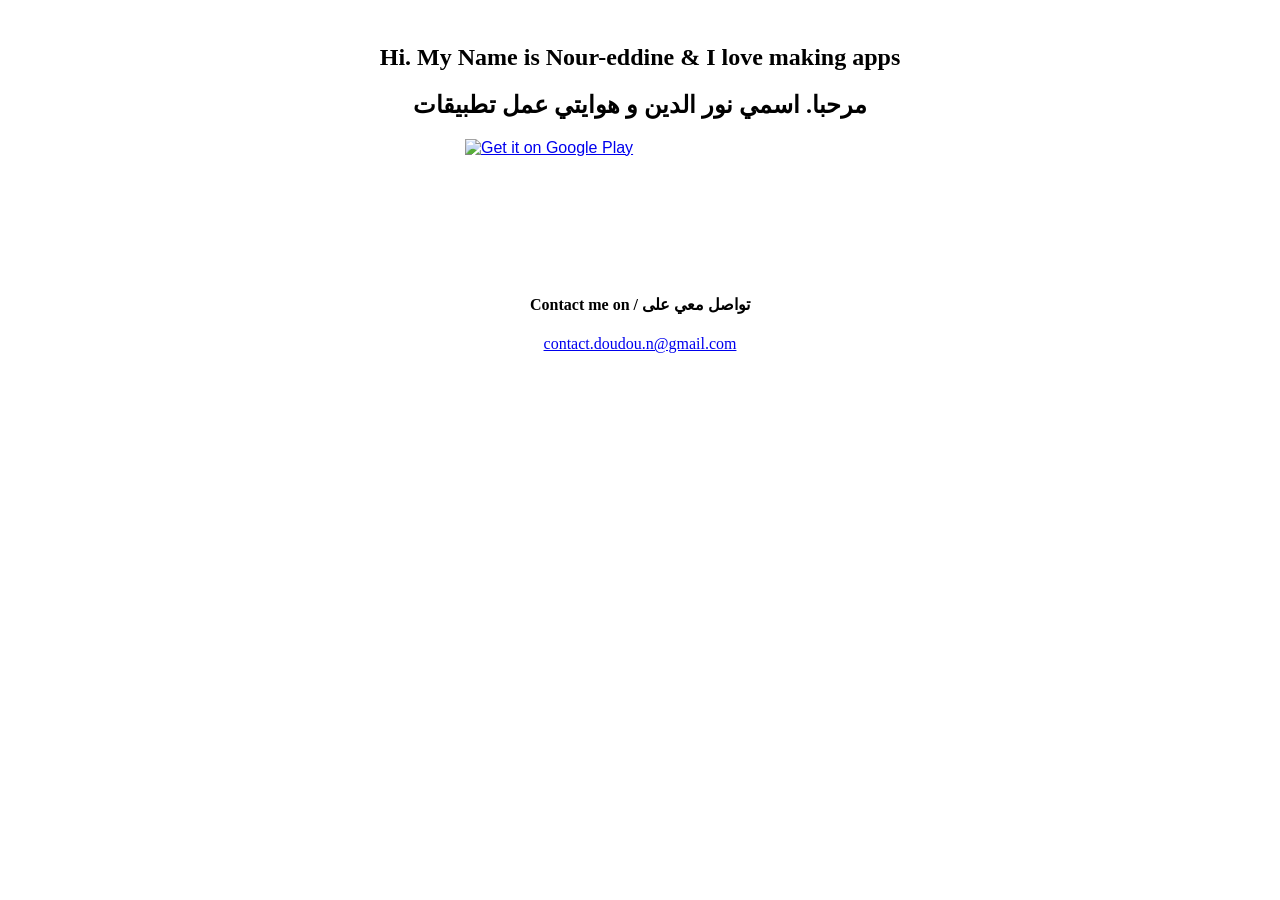
==== index.html @ 1a431c71 "Add files via upload" ====
<!DOCTYPE html>
    <html>
    <head>
      <meta charset='utf-8'>
      <meta name='viewport' content='width=device-width'>
      <title>Welcome | مرحبا</title>
      <style> body { font-family: 'Helvetica Neue', Helvetica, Arial, sans-serif; padding:1em; } </style>
    </head>
    <body>
	<h2 style = "font-family:calibri,georgia,garamond,serif;text-align: center;">Hi. My Name is Nour-eddine &amp; I love making apps</h2>
	<h2 style="font-family:calibri,georgia,garamond,serif;text-align: center;">مرحبا. اسمي نور الدين و هوايتي عمل تطبيقات</h2>
	<p><a href="https://play.google.com/store/search?q=pub:NOUR-EDDINE+DOUDOU&c=apps"><img style="display: block; margin-left: auto; margin-right: auto;" src="https://play.google.com/intl/en_us/badges/images/generic/en_badge_web_generic.png" alt="Get it on Google Play" width="350" height="135" /></a></p>
	<h4 style="font-family:calibri,georgia,garamond,serif;text-align: center;">Contact me on / تواصل معي على</h4>
	<p style="font-family:calibri,georgia,garamond,serif;text-align: center;"><span style="text-align: center; color: #0000ff;"><a href="mailto:contact.doudou.n@gmail.com%20">contact.doudou.n@gmail.com</a> <br /></span></p>
    </body>
    <script async src="https://pagead2.googlesyndication.com/pagead/js/adsbygoogle.js?client=ca-pub-9296597538501543"
     crossorigin="anonymous"></script>
    </html>
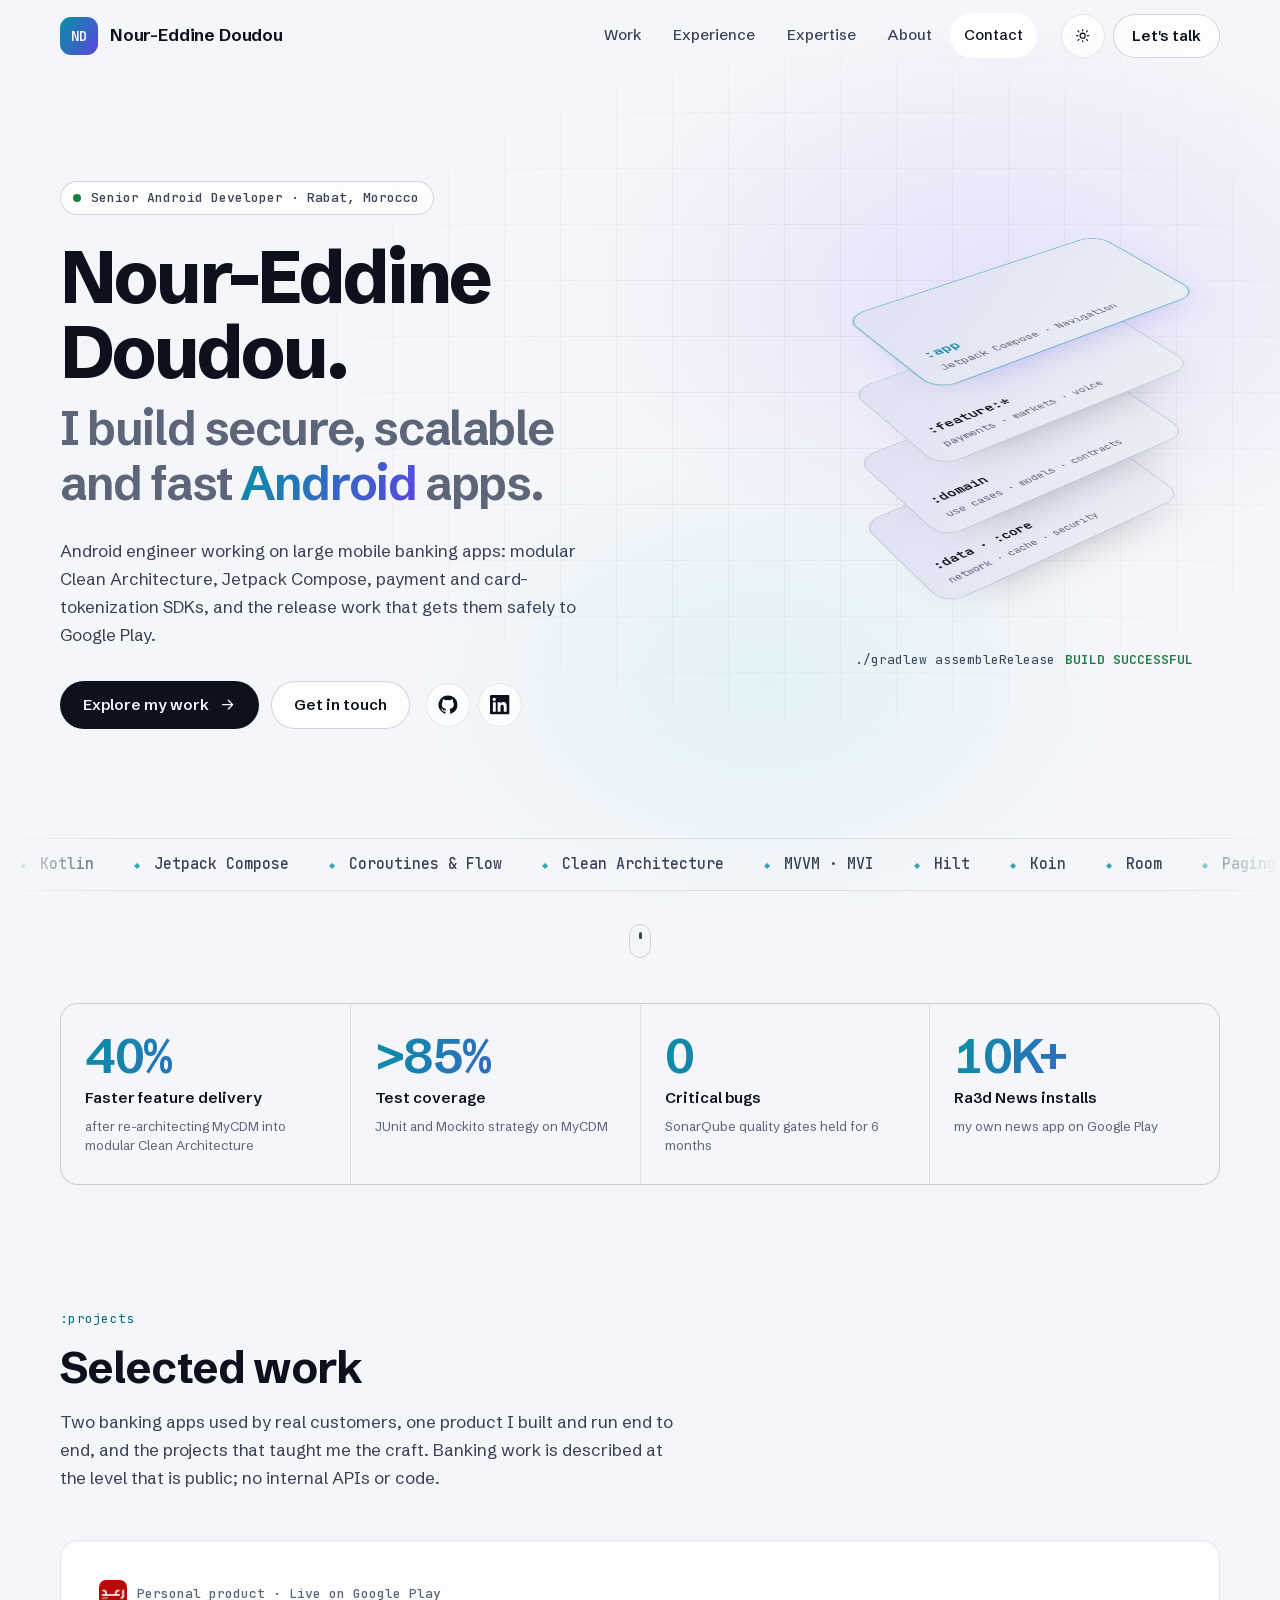
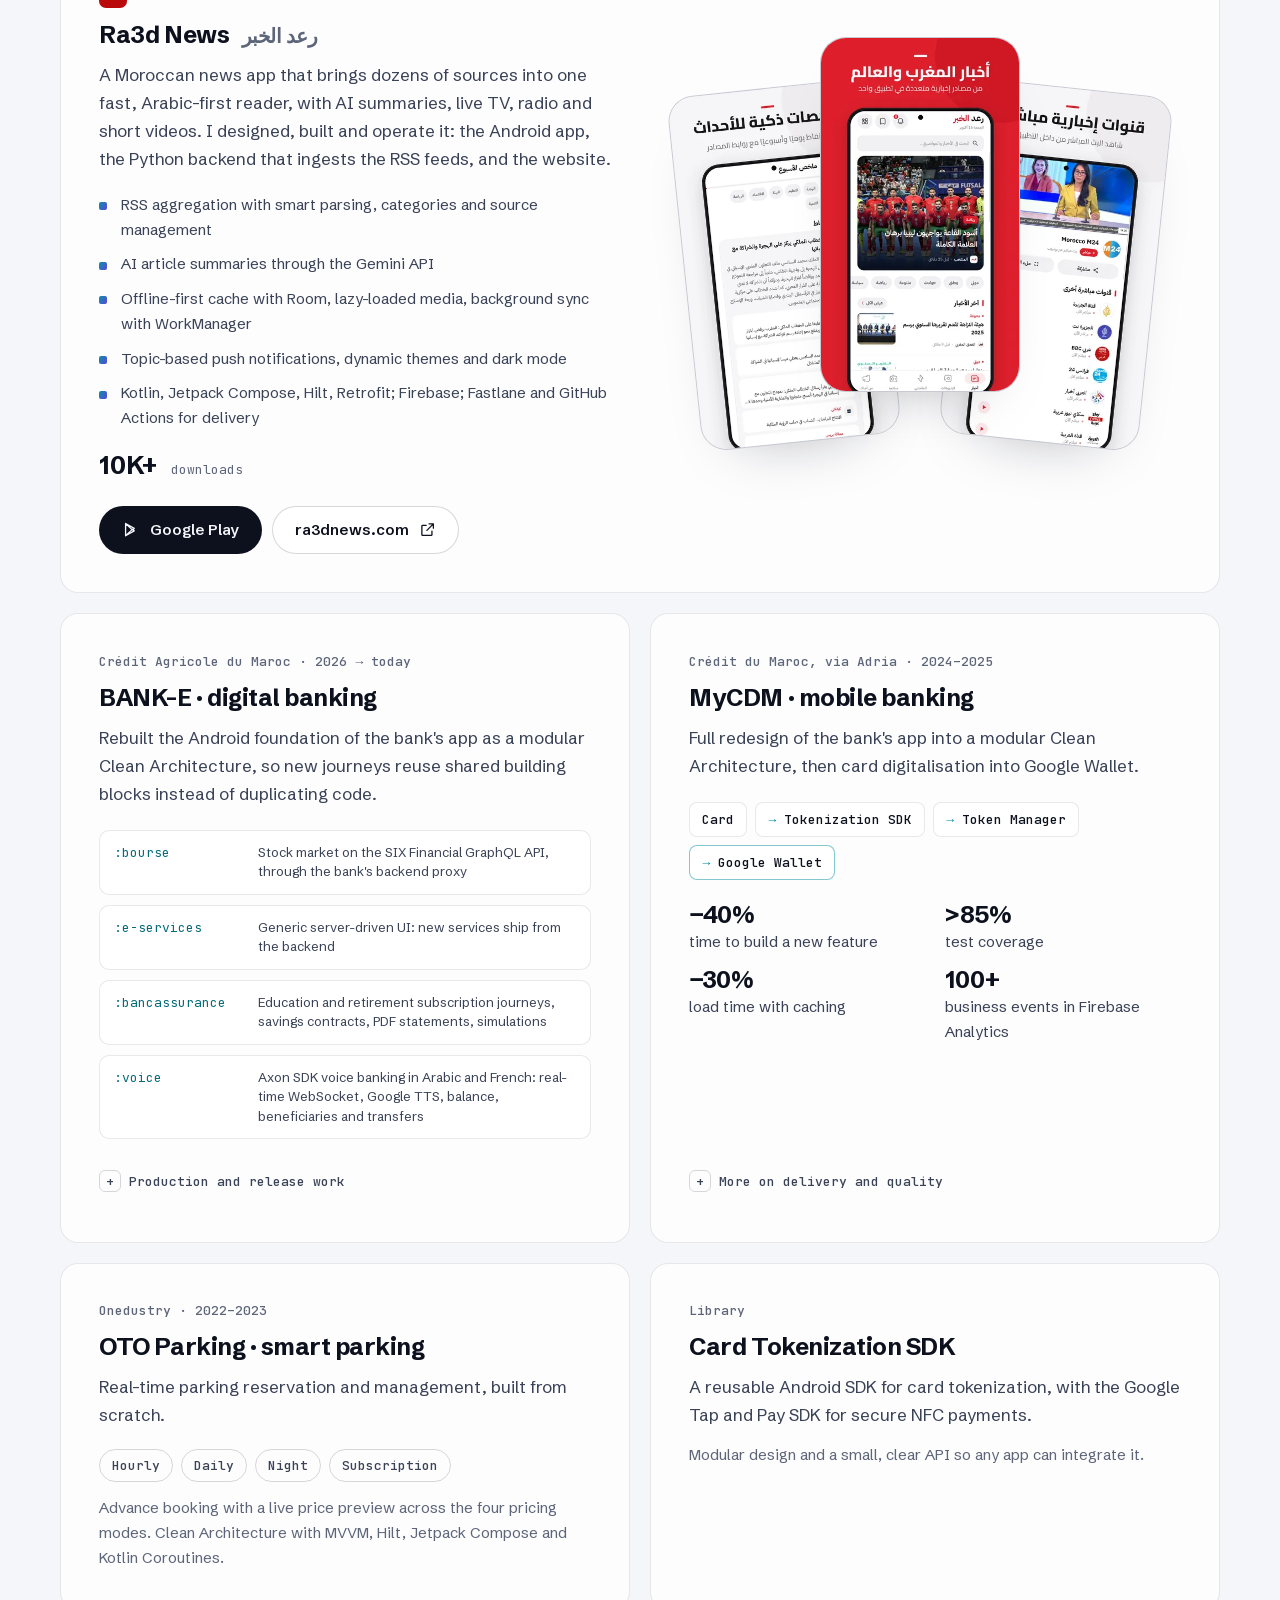
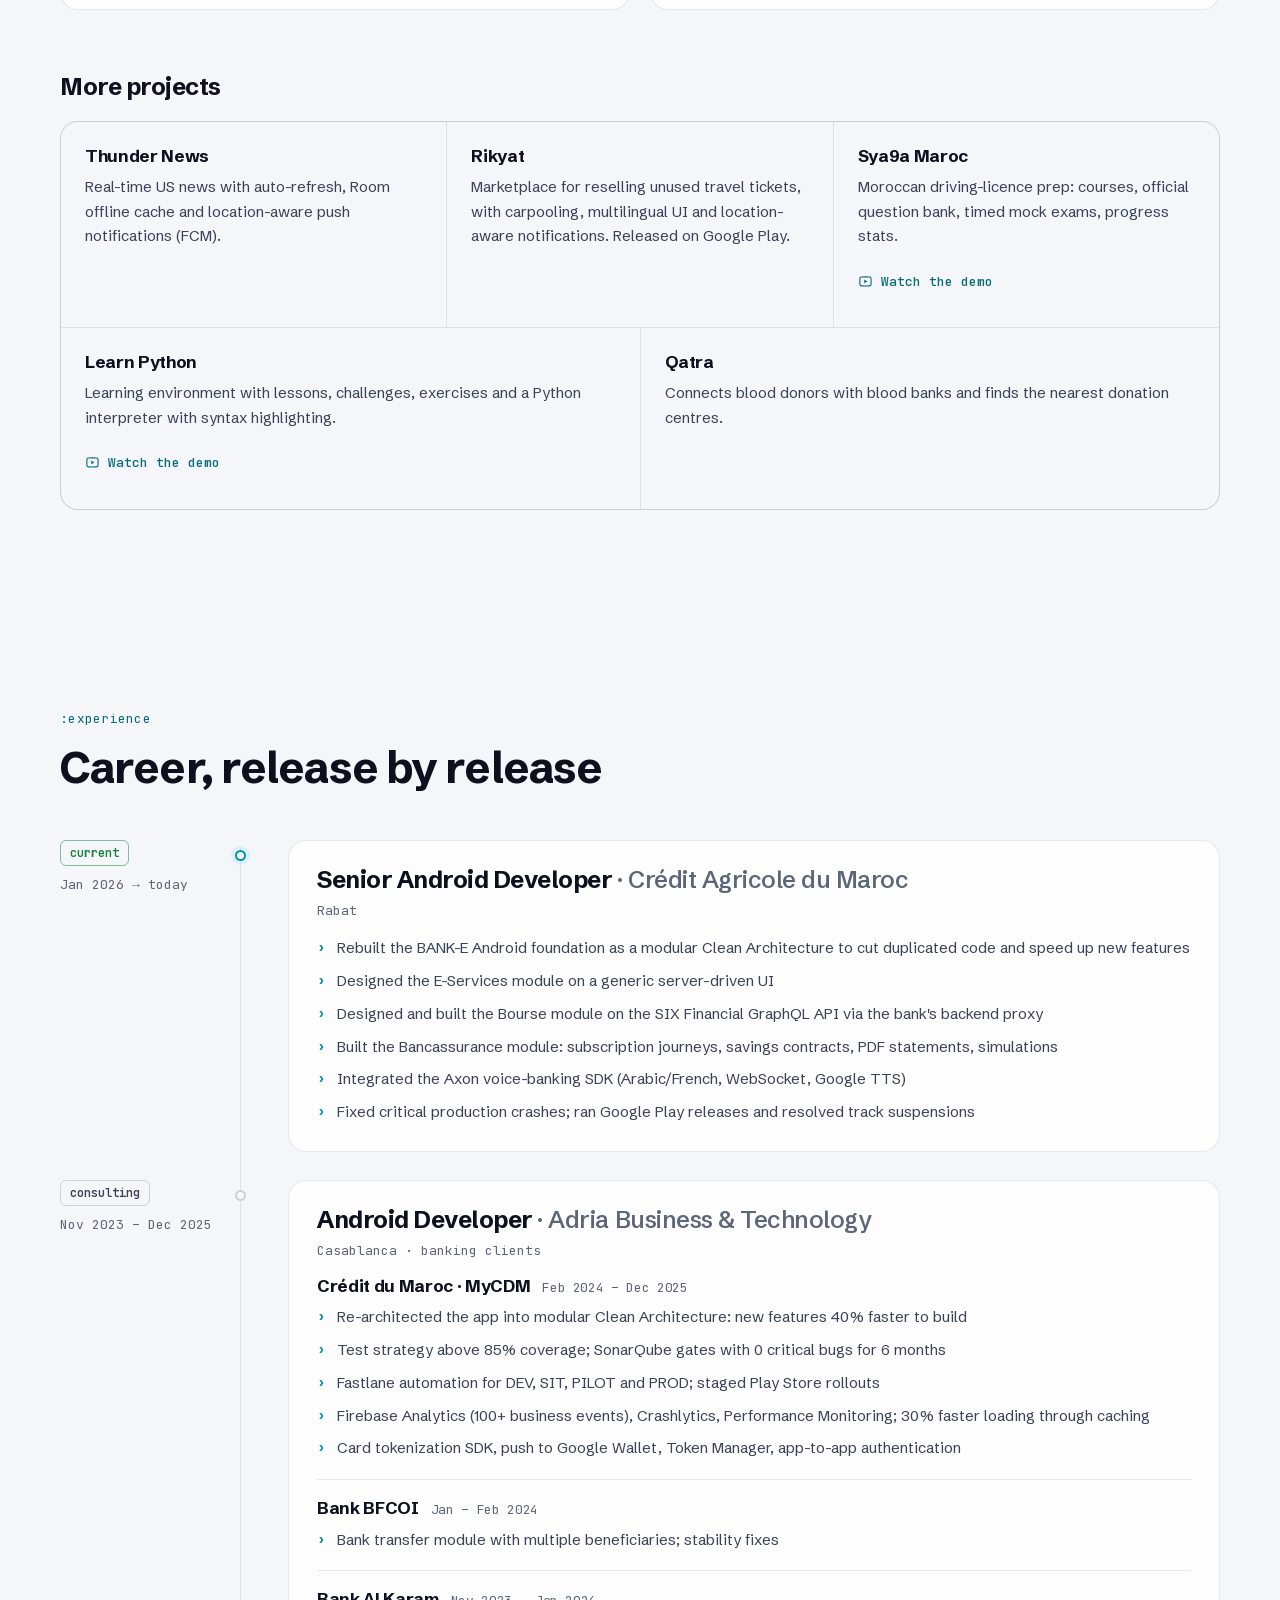
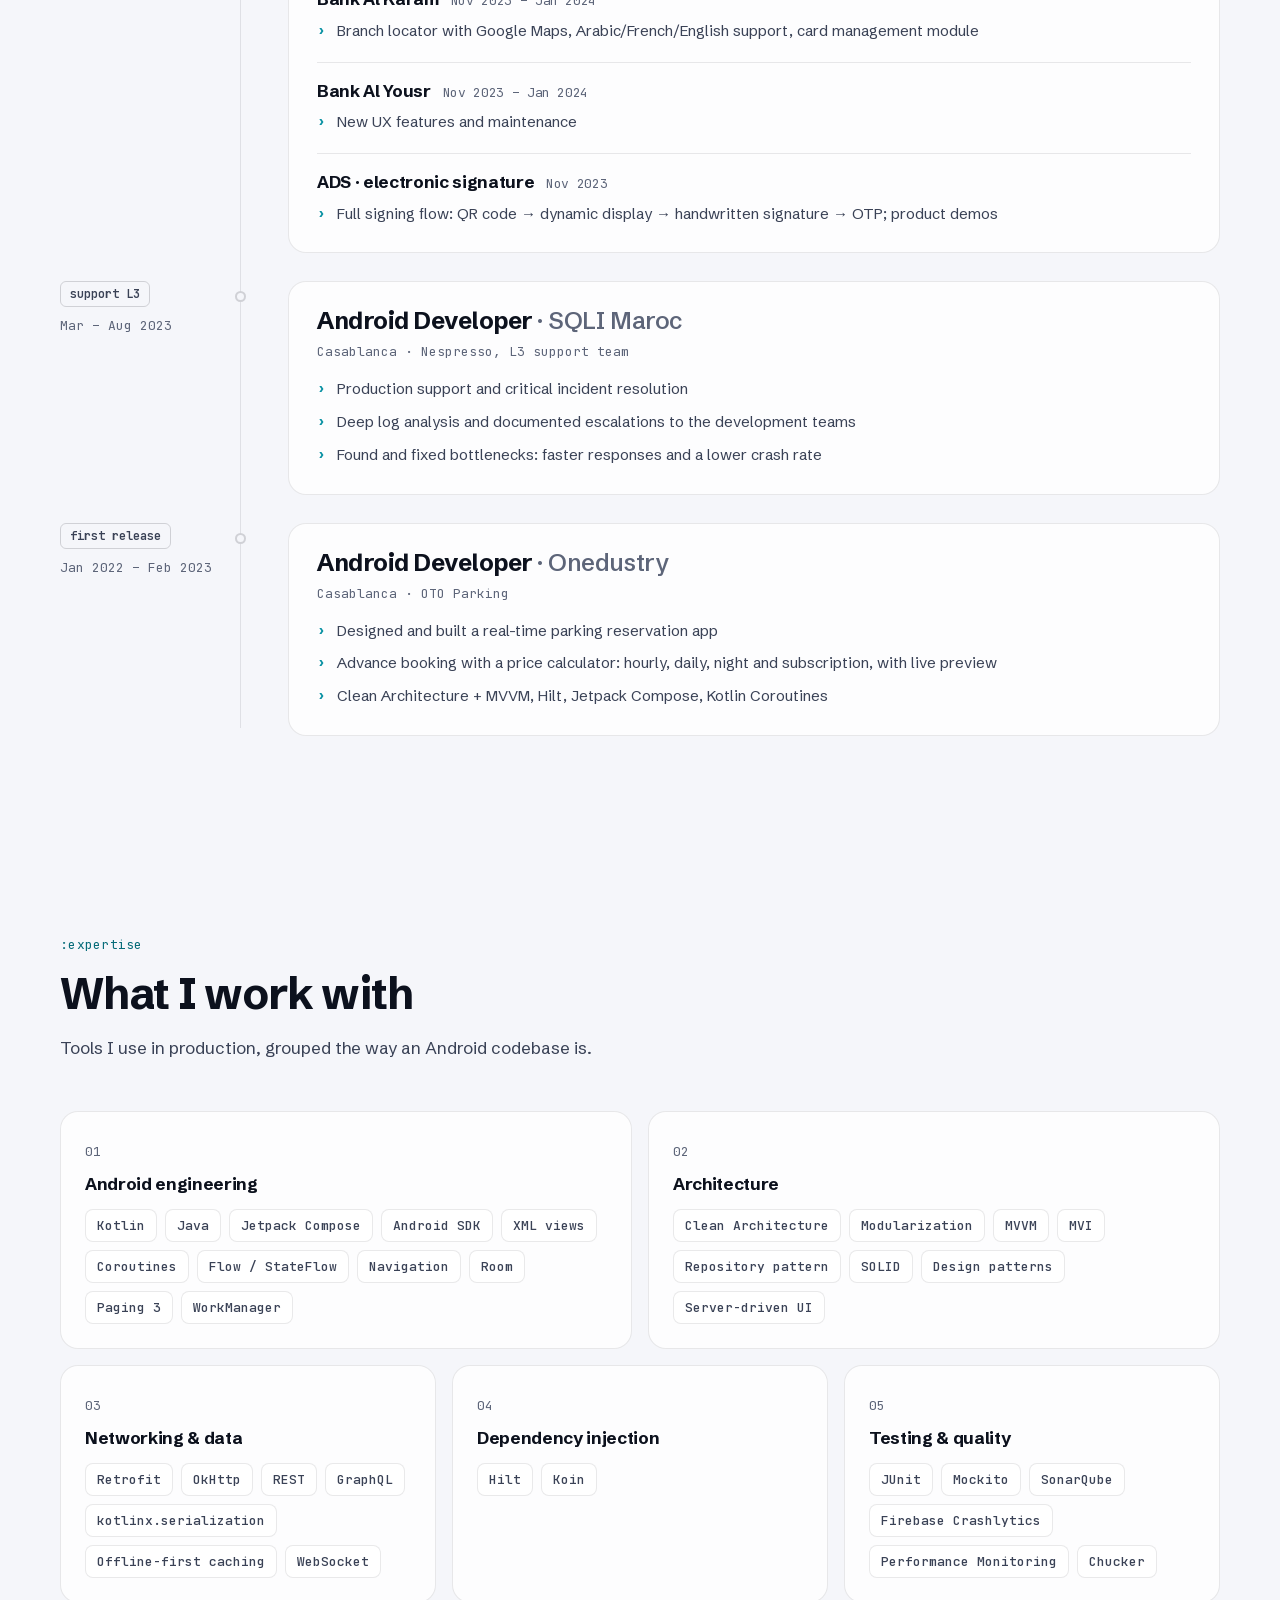
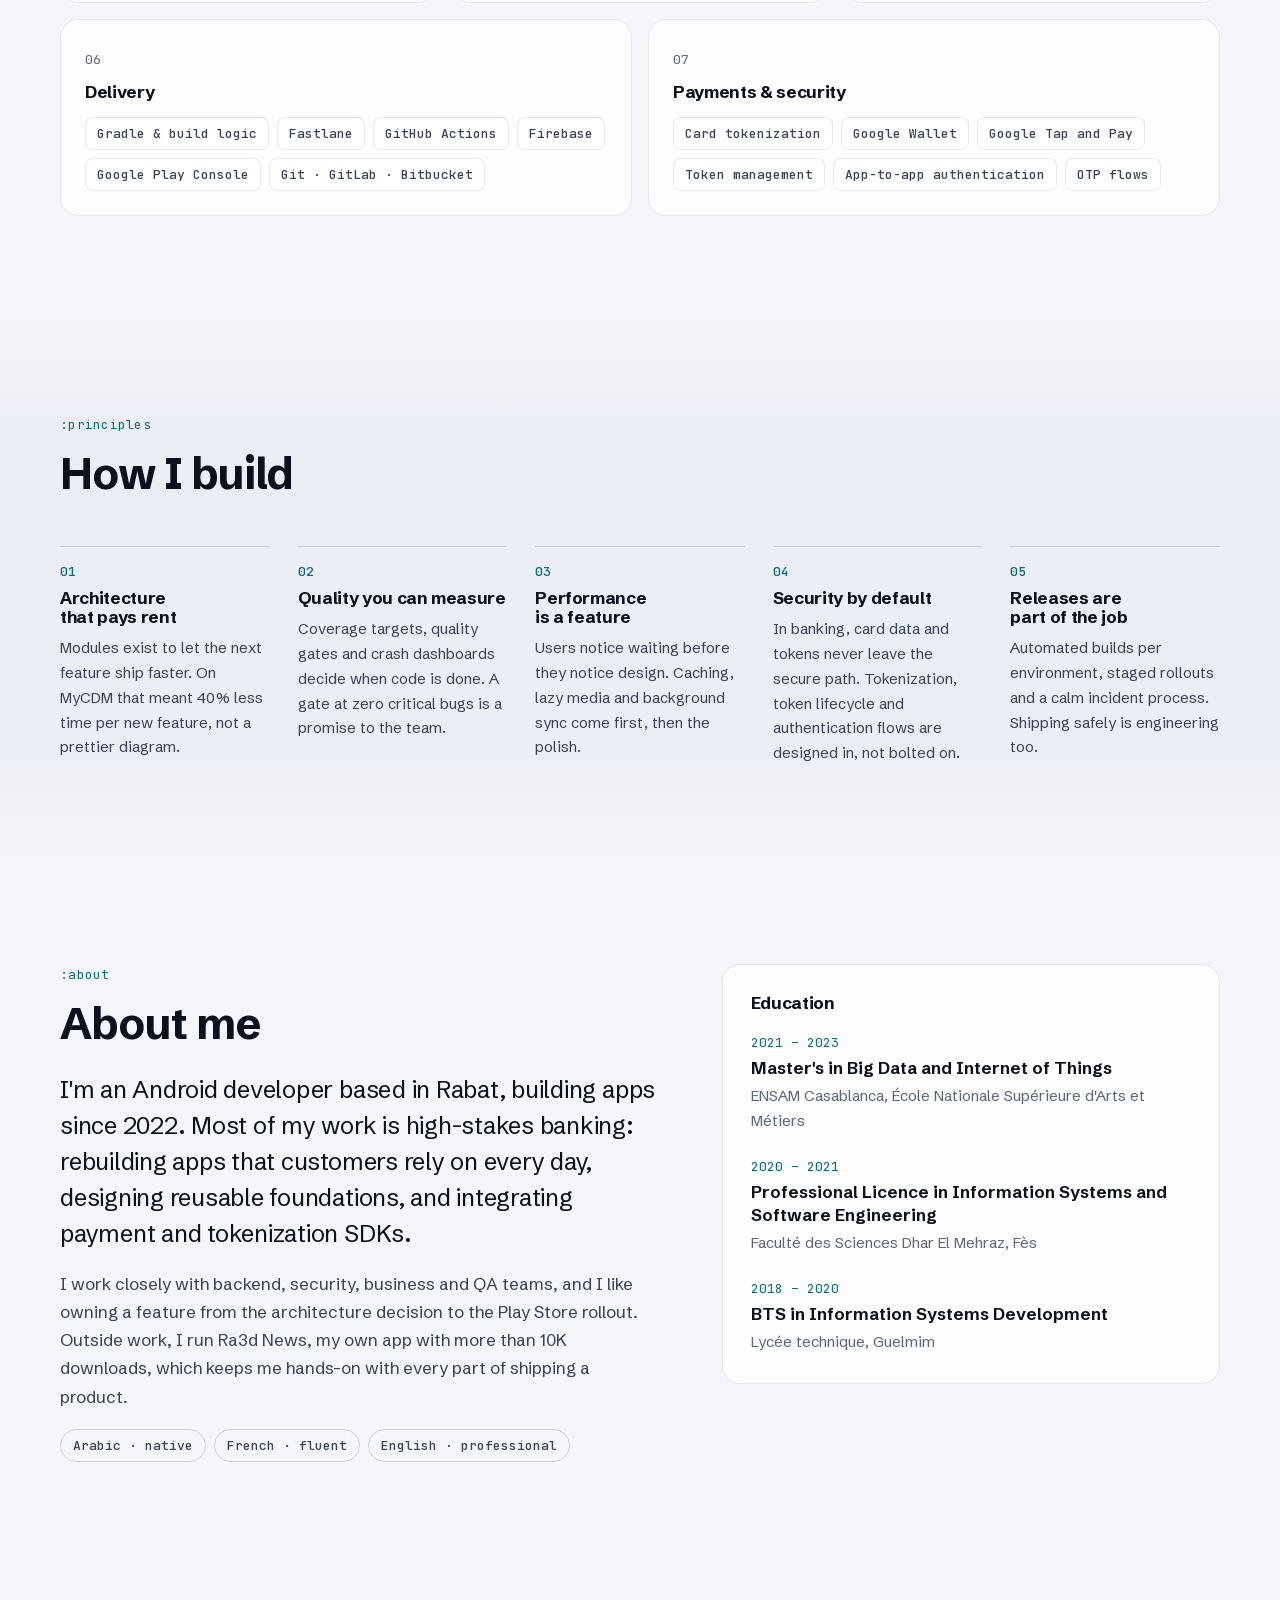
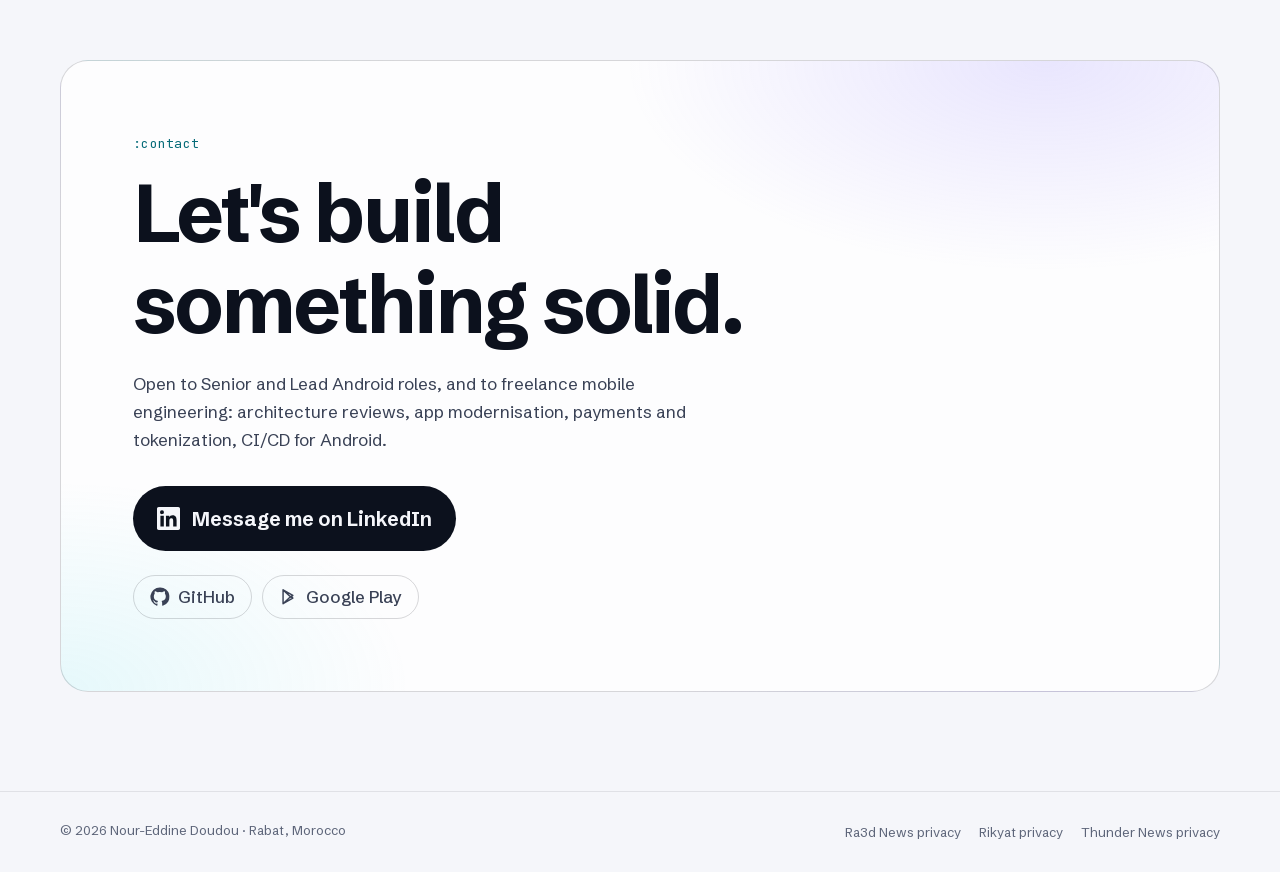
==== commit e6752e6c: "Redesign portfolio: Senior Android Developer Static, GitHub Pages-ready redesign (no build step): da" ====
--- a/index.html
+++ b/index.html
@@ -1,18 +1,462 @@
-<!DOCTYPE html>
-    <html>
-    <head>
-      <meta charset='utf-8'>
-      <meta name='viewport' content='width=device-width'>
-      <title>Welcome | مرحبا</title>
-      <style> body { font-family: 'Helvetica Neue', Helvetica, Arial, sans-serif; padding:1em; } </style>
-    </head>
-    <body>
-	<h2 style = "font-family:calibri,georgia,garamond,serif;text-align: center;">Hi. My Name is Nour-eddine &amp; I love making apps</h2>
-	<h2 style="font-family:calibri,georgia,garamond,serif;text-align: center;">مرحبا. اسمي نور الدين و هوايتي عمل تطبيقات</h2>
-	<p><a href="https://play.google.com/store/search?q=pub:NOUR-EDDINE+DOUDOU&c=apps"><img style="display: block; margin-left: auto; margin-right: auto;" src="https://play.google.com/intl/en_us/badges/images/generic/en_badge_web_generic.png" alt="Get it on Google Play" width="350" height="135" /></a></p>
-	<h4 style="font-family:calibri,georgia,garamond,serif;text-align: center;">Contact me on / تواصل معي على</h4>
-	<p style="font-family:calibri,georgia,garamond,serif;text-align: center;"><span style="text-align: center; color: #0000ff;"><a href="mailto:contact.doudou.n@gmail.com%20">contact.doudou.n@gmail.com</a> <br /></span></p>
-    </body>
-    <script async src="https://pagead2.googlesyndication.com/pagead/js/adsbygoogle.js?client=ca-pub-9296597538501543"
-     crossorigin="anonymous"></script>
-    </html>+<!DOCTYPE html>
+<html lang="en" data-theme-pending>
+<head>
+  <meta charset="utf-8">
+  <meta name="viewport" content="width=device-width, initial-scale=1, viewport-fit=cover">
+  <title>Nour-Eddine Doudou · Senior Android Developer (Kotlin, Jetpack Compose) · Rabat, Morocco</title>
+  <meta name="description" content="Senior Android Developer in Rabat, Morocco. Kotlin, Jetpack Compose and modular Clean Architecture for mobile banking and FinTech: BANK-E, MyCDM, Google Wallet card tokenization, and Ra3d News (10K+ downloads).">
+  <link rel="canonical" href="https://ndoudou.top/">
+  <meta name="author" content="Nour-Eddine Doudou">
+  <meta name="theme-color" content="#0a0c12">
+  <meta name="color-scheme" content="dark light">
+  <meta name="google-adsense-account" content="ca-pub-9296597538501543">
+
+  <meta property="og:type" content="profile">
+  <meta property="og:site_name" content="Nour-Eddine Doudou">
+  <meta property="og:title" content="Nour-Eddine Doudou · Senior Android Developer">
+  <meta property="og:description" content="Kotlin, Jetpack Compose and modular Clean Architecture for mobile banking and FinTech. Based in Rabat, Morocco.">
+  <meta property="og:url" content="https://ndoudou.top/">
+  <meta property="og:image" content="https://ndoudou.top/assets/img/og.png">
+  <meta property="og:image:width" content="1200">
+  <meta property="og:image:height" content="630">
+  <meta property="og:image:alt" content="Nour-Eddine Doudou, Senior Android Developer">
+  <meta property="profile:first_name" content="Nour-Eddine">
+  <meta property="profile:last_name" content="Doudou">
+  <meta name="twitter:card" content="summary_large_image">
+  <meta name="twitter:title" content="Nour-Eddine Doudou · Senior Android Developer">
+  <meta name="twitter:description" content="Kotlin, Jetpack Compose and modular Clean Architecture for mobile banking and FinTech.">
+  <meta name="twitter:image" content="https://ndoudou.top/assets/img/og.png">
+
+  <link rel="icon" href="/assets/img/favicon.svg" type="image/svg+xml">
+  <link rel="apple-touch-icon" href="/assets/img/apple-touch-icon.png">
+
+  <script>
+    (function () {
+      var d = document.documentElement;
+      d.className += ' js';
+      try { var t = localStorage.getItem('theme'); if (t === 'light' || t === 'dark') d.setAttribute('data-theme', t); } catch (e) {}
+      d.removeAttribute('data-theme-pending');
+    })();
+  </script>
+  <link rel="preload" href="/assets/fonts/schibsted-grotesk-latin.woff2" as="font" type="font/woff2" crossorigin>
+  <link rel="preload" href="/assets/fonts/jetbrains-mono-latin.woff2" as="font" type="font/woff2" crossorigin>
+  <link rel="stylesheet" href="/assets/fonts/fonts.css">
+  <link rel="stylesheet" href="/assets/css/site.css?v=2">
+  <script src="/assets/js/site.js?v=2" defer></script>
+
+  <script type="application/ld+json">
+  {
+    "@context": "https://schema.org",
+    "@type": "ProfilePage",
+    "url": "https://ndoudou.top/",
+    "mainEntity": {
+      "@type": "Person",
+      "@id": "https://ndoudou.top/#person",
+      "name": "Nour-Eddine Doudou",
+      "jobTitle": "Senior Android Developer",
+      "description": "Android engineer specialised in mobile banking, modular Clean Architecture, Kotlin and Jetpack Compose.",
+      "url": "https://ndoudou.top/",
+      "address": { "@type": "PostalAddress", "addressLocality": "Rabat", "addressCountry": "MA" },
+      "worksFor": { "@type": "Organization", "name": "Crédit Agricole du Maroc" },
+      "alumniOf": [
+        { "@type": "CollegeOrUniversity", "name": "École Nationale Supérieure d'Arts et Métiers de Casablanca (ENSAM)" },
+        { "@type": "CollegeOrUniversity", "name": "Faculté des Sciences Dhar El Mehraz, Fès" }
+      ],
+      "knowsAbout": ["Android", "Kotlin", "Java", "Jetpack Compose", "Clean Architecture", "MVVM", "MVI", "Modularization", "Mobile banking", "Card tokenization", "Google Wallet", "GraphQL", "Fastlane", "Firebase"],
+      "knowsLanguage": ["ar", "fr", "en"],
+      "sameAs": [
+        "https://www.linkedin.com/in/nour-eddine-doudou-511286195/",
+        "https://github.com/DOUDOU21",
+        "https://play.google.com/store/search?q=pub:NOUR-EDDINE+DOUDOU&c=apps"
+      ]
+    }
+  }
+  </script>
+</head>
+<body>
+<a class="skip" href="#main">Skip to content</a>
+<svg width="0" height="0" style="position:absolute" aria-hidden="true">
+  <symbol id="i-gh" viewBox="0 0 24 24"><path fill="currentColor" d="M12 .5a11.5 11.5 0 0 0-3.64 22.41c.58.1.79-.25.79-.56v-2c-3.2.7-3.88-1.37-3.88-1.37-.52-1.33-1.28-1.69-1.28-1.69-1.05-.71.08-.7.08-.7 1.16.08 1.77 1.19 1.77 1.19 1.03 1.77 2.7 1.26 3.36.96.1-.75.4-1.26.73-1.55-2.55-.29-5.24-1.28-5.24-5.69 0-1.26.45-2.29 1.19-3.09-.12-.29-.52-1.46.11-3.05 0 0 .97-.31 3.17 1.18a11 11 0 0 1 5.77 0c2.2-1.49 3.17-1.18 3.17-1.18.63 1.59.23 2.76.11 3.05.74.8 1.19 1.83 1.19 3.09 0 4.42-2.7 5.39-5.26 5.68.41.36.78 1.06.78 2.14v3.17c0 .31.21.67.8.56A11.5 11.5 0 0 0 12 .5Z"/></symbol>
+  <symbol id="i-in" viewBox="0 0 24 24"><path fill="currentColor" d="M20.45 20.45h-3.56v-5.57c0-1.33-.02-3.04-1.85-3.04-1.86 0-2.14 1.45-2.14 2.94v5.67H9.34V9h3.42v1.56h.05c.48-.9 1.64-1.85 3.37-1.85 3.6 0 4.27 2.37 4.27 5.46v6.28ZM5.34 7.43a2.07 2.07 0 1 1 0-4.13 2.07 2.07 0 0 1 0 4.13ZM7.12 20.45H3.56V9h3.56v11.45ZM22.22 0H1.77C.79 0 0 .77 0 1.73v20.54C0 23.23.79 24 1.77 24h20.45c.98 0 1.78-.77 1.78-1.73V1.73C24 .77 23.2 0 22.22 0Z"/></symbol>
+  <symbol id="i-play" viewBox="0 0 24 24"><path fill="none" stroke="currentColor" stroke-width="1.8" stroke-linejoin="round" d="M5 3.5v17l9-8.5zM5 3.5l12 6.8-3 2.7M5 20.5l12-6.8-3-2.7"/></symbol>
+  <symbol id="i-arrow" viewBox="0 0 24 24"><path fill="none" stroke="currentColor" stroke-width="1.8" stroke-linecap="round" stroke-linejoin="round" d="M5 12h14M13 6l6 6-6 6"/></symbol>
+  <symbol id="i-ext" viewBox="0 0 24 24"><path fill="none" stroke="currentColor" stroke-width="1.8" stroke-linecap="round" stroke-linejoin="round" d="M14 4h6v6M20 4l-9 9M18 14v5a1 1 0 0 1-1 1H5a1 1 0 0 1-1-1V7a1 1 0 0 1 1-1h5"/></symbol>
+  <symbol id="i-yt" viewBox="0 0 24 24"><path fill="none" stroke="currentColor" stroke-width="1.8" stroke-linejoin="round" d="M3 7.5c0-1.4 1-2.5 2.4-2.6C7.3 4.8 9.6 4.7 12 4.7s4.7.1 6.6.2C20 5 21 6.1 21 7.5v9c0 1.4-1 2.5-2.4 2.6-1.9.1-4.2.2-6.6.2s-4.7-.1-6.6-.2C4 19 3 17.9 3 16.5z"/><path fill="currentColor" d="m10 9 5 3-5 3z"/></symbol>
+  <symbol id="i-sun" viewBox="0 0 24 24"><g fill="none" stroke="currentColor" stroke-width="1.8" stroke-linecap="round"><circle cx="12" cy="12" r="4"/><path d="M12 2.5v2M12 19.5v2M4.6 4.6 6 6M18 18l1.4 1.4M2.5 12h2M19.5 12h2M4.6 19.4 6 18M18 6l1.4-1.4"/></g></symbol>
+  <symbol id="i-moon" viewBox="0 0 24 24"><path fill="none" stroke="currentColor" stroke-width="1.8" stroke-linejoin="round" d="M20 14.5A8 8 0 0 1 9.5 4a8 8 0 1 0 10.5 10.5Z"/></symbol>
+  <symbol id="i-menu" viewBox="0 0 24 24"><path fill="none" stroke="currentColor" stroke-width="1.8" stroke-linecap="round" d="M4 8h16M4 16h16"/></symbol>
+</svg>
+
+<header class="nav" data-nav>
+  <div class="wrap nav-inner">
+    <a class="mark" href="#top">
+      <span class="mark-tile" aria-hidden="true">ND</span>
+      <span class="mark-name">Nour-Eddine Doudou</span>
+    </a>
+    <nav class="nav-links" aria-label="Sections" data-menu>
+      <a href="#work">Work</a>
+      <a href="#experience">Experience</a>
+      <a href="#expertise">Expertise</a>
+      <a href="#about">About</a>
+      <a href="#contact">Contact</a>
+    </nav>
+    <div class="nav-actions">
+      <button class="icon-btn" type="button" data-theme-toggle aria-label="Switch colour theme">
+        <svg class="i sun" aria-hidden="true"><use href="#i-sun"/></svg>
+        <svg class="i moon" aria-hidden="true"><use href="#i-moon"/></svg>
+      </button>
+      <a class="btn btn-ghost nav-cv" href="#contact">Let's talk</a>
+      <button class="icon-btn menu-btn" type="button" aria-label="Open menu" aria-expanded="false" aria-controls="sheet" data-menu-btn>
+        <svg class="i" aria-hidden="true"><use href="#i-menu"/></svg>
+      </button>
+    </div>
+  </div>
+</header>
+
+<div class="sheet" id="sheet" hidden data-sheet>
+  <nav aria-label="Sections">
+    <a href="#work"><span>01</span>Work</a>
+    <a href="#experience"><span>02</span>Experience</a>
+    <a href="#expertise"><span>03</span>Expertise</a>
+    <a href="#about"><span>04</span>About</a>
+    <a href="#contact"><span>05</span>Contact</a>
+  </nav>
+  <div class="sheet-foot">
+    <a class="btn btn-primary" href="#contact">Get in touch <svg class="i" aria-hidden="true"><use href="#i-arrow"/></svg></a>
+    <div class="socials">
+      <a class="icon-btn" href="https://github.com/DOUDOU21" rel="me noopener" target="_blank" aria-label="GitHub"><svg class="i" aria-hidden="true"><use href="#i-gh"/></svg></a>
+      <a class="icon-btn" href="https://www.linkedin.com/in/nour-eddine-doudou-511286195/" rel="me noopener" target="_blank" aria-label="LinkedIn"><svg class="i" aria-hidden="true"><use href="#i-in"/></svg></a>
+    </div>
+  </div>
+</div>
+
+<main id="main">
+  <!-- ── Hero ─────────────────────────────────────────────────────────────────────────────── -->
+  <section class="hero" id="top" aria-labelledby="hero-title">
+    <div class="hero-bg" aria-hidden="true"></div>
+    <div class="wrap hero-grid">
+      <div class="hero-copy">
+        <p class="badge"><span class="pulse" aria-hidden="true"></span>Senior Android Developer · Rabat, Morocco</p>
+        <h1 id="hero-title" class="hero-title">
+          <span class="line"><span>Nour-Eddine Doudou.</span></span>
+          <span class="line muted"><span>I build secure, scalable</span></span>
+          <span class="line muted"><span>and fast <em>Android</em> apps.</span></span>
+        </h1>
+        <p class="hero-lede">Android engineer working on large mobile banking apps: modular Clean Architecture, Jetpack Compose, payment and card-tokenization SDKs, and the release work that gets them safely to Google Play.</p>
+        <div class="hero-cta">
+          <a class="btn btn-primary magnetic" href="#work">Explore my work <svg class="i" aria-hidden="true"><use href="#i-arrow"/></svg></a>
+          <a class="btn btn-ghost" href="#contact">Get in touch</a>
+          <span class="socials">
+            <a class="icon-btn" href="https://github.com/DOUDOU21" rel="me noopener" target="_blank" aria-label="GitHub profile"><svg class="i" aria-hidden="true"><use href="#i-gh"/></svg></a>
+            <a class="icon-btn" href="https://www.linkedin.com/in/nour-eddine-doudou-511286195/" rel="me noopener" target="_blank" aria-label="LinkedIn profile"><svg class="i" aria-hidden="true"><use href="#i-in"/></svg></a>
+          </span>
+        </div>
+      </div>
+
+      <figure class="stack" aria-label="Diagram of a modular Clean Architecture app: app, feature, domain and data layers" data-stack>
+        <div class="stack-scene">
+          <div class="layer l1"><code>:app</code><span>Jetpack Compose · Navigation</span></div>
+          <div class="layer l2"><code>:feature:*</code><span>payments · markets · voice</span></div>
+          <div class="layer l3"><code>:domain</code><span>use cases · models · contracts</span></div>
+          <div class="layer l4"><code>:data · :core</code><span>network · cache · security</span></div>
+        </div>
+        <figcaption><code>./gradlew assembleRelease</code> <span class="ok">BUILD SUCCESSFUL</span></figcaption>
+      </figure>
+    </div>
+
+    <div class="ticker" aria-label="Core technologies">
+      <ul class="ticker-track">
+        <li>Kotlin</li><li>Jetpack Compose</li><li>Coroutines &amp; Flow</li><li>Clean Architecture</li><li>MVVM · MVI</li><li>Hilt</li><li>Koin</li><li>Room</li><li>Paging 3</li><li>WorkManager</li><li>Retrofit · OkHttp</li><li>GraphQL</li><li>Google Wallet</li><li>Fastlane</li><li>Firebase</li><li>SonarQube</li>
+      </ul>
+      <ul class="ticker-track" aria-hidden="true">
+        <li>Kotlin</li><li>Jetpack Compose</li><li>Coroutines &amp; Flow</li><li>Clean Architecture</li><li>MVVM · MVI</li><li>Hilt</li><li>Koin</li><li>Room</li><li>Paging 3</li><li>WorkManager</li><li>Retrofit · OkHttp</li><li>GraphQL</li><li>Google Wallet</li><li>Fastlane</li><li>Firebase</li><li>SonarQube</li>
+      </ul>
+    </div>
+    <a class="scroll-cue" href="#proof" aria-label="Scroll to key results"><span></span></a>
+  </section>
+
+  <!-- ── Proof ────────────────────────────────────────────────────────────────────────────── -->
+  <section class="wrap proof" id="proof" aria-label="Key results">
+    <dl class="stats">
+      <div class="reveal"><dt>Faster feature delivery</dt><dd class="num"><span data-count="40">40</span>%</dd><dd class="note">after re-architecting MyCDM into modular Clean Architecture</dd></div>
+      <div class="reveal"><dt>Test coverage</dt><dd class="num">&gt;<span data-count="85">85</span>%</dd><dd class="note">JUnit and Mockito strategy on MyCDM</dd></div>
+      <div class="reveal"><dt>Critical bugs</dt><dd class="num"><span data-count="0">0</span></dd><dd class="note">SonarQube quality gates held for 6 months</dd></div>
+      <div class="reveal"><dt>Ra3d News installs</dt><dd class="num"><span data-count="10">10</span>K+</dd><dd class="note">my own news app on Google Play</dd></div>
+    </dl>
+  </section>
+
+  <!-- ── Work ─────────────────────────────────────────────────────────────────────────────── -->
+  <section class="section" id="work" aria-labelledby="work-title">
+    <div class="wrap">
+      <header class="sec-head reveal">
+        <p class="module">:projects</p>
+        <h2 id="work-title">Selected work</h2>
+        <p>Two banking apps used by real customers, one product I built and run end to end, and the projects that taught me the craft. Banking work is described at the level that is public; no internal APIs or code.</p>
+      </header>
+
+      <!-- Ra3d News -->
+      <article class="case case-ra3d reveal" data-glow>
+        <div class="case-copy">
+          <p class="case-kicker"><img src="/assets/img/ra3d-icon.png" alt="" width="28" height="28" loading="lazy"> Personal product · Live on Google Play</p>
+          <h3>Ra3d News <span lang="ar" dir="rtl">رعد الخبر</span></h3>
+          <p class="case-lede">A Moroccan news app that brings dozens of sources into one fast, Arabic-first reader, with AI summaries, live TV, radio and short videos. I designed, built and operate it: the Android app, the Python backend that ingests the RSS feeds, and the website.</p>
+          <ul class="case-points">
+            <li>RSS aggregation with smart parsing, categories and source management</li>
+            <li>AI article summaries through the Gemini API</li>
+            <li>Offline-first cache with Room, lazy-loaded media, background sync with WorkManager</li>
+            <li>Topic-based push notifications, dynamic themes and dark mode</li>
+            <li>Kotlin, Jetpack Compose, Hilt, Retrofit; Firebase; Fastlane and GitHub Actions for delivery</li>
+          </ul>
+          <div class="case-meta"><span class="metric"><b>10K+</b> downloads</span></div>
+          <div class="case-links">
+            <a class="btn btn-primary" href="https://play.google.com/store/apps/details?id=com.ma.news" target="_blank" rel="noopener"><svg class="i" aria-hidden="true"><use href="#i-play"/></svg>Google Play</a>
+            <a class="btn btn-ghost" href="https://ra3dnews.com/" target="_blank" rel="noopener">ra3dnews.com <svg class="i" aria-hidden="true"><use href="#i-ext"/></svg></a>
+          </div>
+        </div>
+        <div class="phones" aria-label="Ra3d News screenshots">
+          <img class="phone p1" src="/assets/img/ra3d-1-360.webp" srcset="/assets/img/ra3d-1-360.webp 360w, /assets/img/ra3d-1-720.webp 720w" sizes="(max-width: 700px) 42vw, 220px" width="360" height="640" alt="Ra3d News home screen: Moroccan and world news from many sources" loading="lazy" decoding="async">
+          <img class="phone p2" src="/assets/img/ra3d-2-360.webp" srcset="/assets/img/ra3d-2-360.webp 360w, /assets/img/ra3d-2-720.webp 720w" sizes="(max-width: 700px) 42vw, 220px" width="360" height="640" alt="AI news summaries screen" loading="lazy" decoding="async">
+          <img class="phone p3" src="/assets/img/ra3d-3-360.webp" srcset="/assets/img/ra3d-3-360.webp 360w, /assets/img/ra3d-3-720.webp 720w" sizes="(max-width: 700px) 42vw, 220px" width="360" height="640" alt="Live TV news channels screen" loading="lazy" decoding="async">
+        </div>
+      </article>
+
+      <div class="case-grid">
+        <!-- BANK-E -->
+        <article class="case case-tile reveal" data-glow>
+          <p class="case-kicker">Crédit Agricole du Maroc · 2026 → today</p>
+          <h3>BANK-E · digital banking</h3>
+          <p class="case-lede">Rebuilt the Android foundation of the bank's app as a modular Clean Architecture, so new journeys reuse shared building blocks instead of duplicating code.</p>
+          <div class="modmap" aria-label="Modules I designed or built">
+            <span><code>:bourse</code>Stock market on the SIX Financial GraphQL API, through the bank's backend proxy</span>
+            <span><code>:e-services</code>Generic server-driven UI: new services ship from the backend</span>
+            <span><code>:bancassurance</code>Education and retirement subscription journeys, savings contracts, PDF statements, simulations</span>
+            <span><code>:voice</code>Axon SDK voice banking in Arabic and French: real-time WebSocket, Google TTS, balance, beneficiaries and transfers</span>
+          </div>
+          <details>
+            <summary>Production and release work</summary>
+            <p>Fixed critical production crashes, ran Google Play Console releases and resolved track suspensions.</p>
+          </details>
+        </article>
+
+        <!-- MyCDM -->
+        <article class="case case-tile reveal" data-glow>
+          <p class="case-kicker">Crédit du Maroc, via Adria · 2024–2025</p>
+          <h3>MyCDM · mobile banking</h3>
+          <p class="case-lede">Full redesign of the bank's app into a modular Clean Architecture, then card digitalisation into Google Wallet.</p>
+          <ol class="flow" aria-label="Card tokenization flow">
+            <li>Card</li><li>Tokenization SDK</li><li>Token Manager</li><li>Google Wallet</li>
+          </ol>
+          <ul class="kpis">
+            <li><b>−40%</b> time to build a new feature</li>
+            <li><b>&gt;85%</b> test coverage</li>
+            <li><b>−30%</b> load time with caching</li>
+            <li><b>100+</b> business events in Firebase Analytics</li>
+          </ul>
+          <details>
+            <summary>More on delivery and quality</summary>
+            <p>SonarQube quality gates (0 critical bugs over 6 months), Fastlane deployment across 4 environments (DEV, SIT, PILOT, PROD), Crashlytics and Performance Monitoring, staged Play Store rollouts, production incident handling and hotfixes, and API work with the backend team. On the tokenization side: push-to-Google-Wallet provisioning, dynamic card display and app-to-app authentication between Google Wallet and MyCDM.</p>
+          </details>
+        </article>
+
+        <!-- OTO Parking -->
+        <article class="case case-tile reveal" data-glow>
+          <p class="case-kicker">Onedustry · 2022–2023</p>
+          <h3>OTO Parking · smart parking</h3>
+          <p class="case-lede">Real-time parking reservation and management, built from scratch.</p>
+          <ul class="chips" aria-label="Pricing modes"><li>Hourly</li><li>Daily</li><li>Night</li><li>Subscription</li></ul>
+          <p class="small">Advance booking with a live price preview across the four pricing modes. Clean Architecture with MVVM, Hilt, Jetpack Compose and Kotlin Coroutines.</p>
+        </article>
+
+        <!-- SDK -->
+        <article class="case case-tile reveal" data-glow>
+          <p class="case-kicker">Library</p>
+          <h3>Card Tokenization SDK</h3>
+          <p class="case-lede">A reusable Android SDK for card tokenization, with the Google Tap and Pay SDK for secure NFC payments.</p>
+          <p class="small">Modular design and a small, clear API so any app can integrate it.</p>
+        </article>
+      </div>
+
+      <h3 class="more-title reveal">More projects</h3>
+      <ul class="more reveal">
+        <li><h4>Thunder News</h4><p>Real-time US news with auto-refresh, Room offline cache and location-aware push notifications (FCM).</p></li>
+        <li><h4>Rikyat</h4><p>Marketplace for reselling unused travel tickets, with carpooling, multilingual UI and location-aware notifications. Released on Google Play.</p></li>
+        <li><h4>Sya9a Maroc</h4><p>Moroccan driving-licence prep: courses, official question bank, timed mock exams, progress stats.</p><a href="https://www.youtube.com/watch?v=pxwGdHdljk8" target="_blank" rel="noopener"><svg class="i" aria-hidden="true"><use href="#i-yt"/></svg>Watch the demo</a></li>
+        <li><h4>Learn Python</h4><p>Learning environment with lessons, challenges, exercises and a Python interpreter with syntax highlighting.</p><a href="https://www.youtube.com/watch?v=cjnajSThuFg" target="_blank" rel="noopener"><svg class="i" aria-hidden="true"><use href="#i-yt"/></svg>Watch the demo</a></li>
+        <li><h4>Qatra</h4><p>Connects blood donors with blood banks and finds the nearest donation centres.</p></li>
+      </ul>
+    </div>
+  </section>
+
+  <!-- ── Experience ───────────────────────────────────────────────────────────────────────── -->
+  <section class="section" id="experience" aria-labelledby="exp-title">
+    <div class="wrap">
+      <header class="sec-head reveal">
+        <p class="module">:experience</p>
+        <h2 id="exp-title">Career, release by release</h2>
+      </header>
+
+      <ol class="timeline" data-timeline>
+        <li class="rel reveal">
+          <div class="rel-tag"><span class="tag tag-now">current</span><time datetime="2026-01">Jan 2026 → today</time></div>
+          <div class="rel-body">
+            <h3>Senior Android Developer <span>· Crédit Agricole du Maroc</span></h3>
+            <p class="where">Rabat</p>
+            <ul>
+              <li>Rebuilt the BANK-E Android foundation as a modular Clean Architecture to cut duplicated code and speed up new features</li>
+              <li>Designed the E-Services module on a generic server-driven UI</li>
+              <li>Designed and built the Bourse module on the SIX Financial GraphQL API via the bank's backend proxy</li>
+              <li>Built the Bancassurance module: subscription journeys, savings contracts, PDF statements, simulations</li>
+              <li>Integrated the Axon voice-banking SDK (Arabic/French, WebSocket, Google TTS)</li>
+              <li>Fixed critical production crashes; ran Google Play releases and resolved track suspensions</li>
+            </ul>
+          </div>
+        </li>
+
+        <li class="rel reveal">
+          <div class="rel-tag"><span class="tag">consulting</span><time datetime="2023-11">Nov 2023 – Dec 2025</time></div>
+          <div class="rel-body">
+            <h3>Android Developer <span>· Adria Business &amp; Technology</span></h3>
+            <p class="where">Casablanca · banking clients</p>
+            <div class="assignments">
+              <div>
+                <h4>Crédit du Maroc · MyCDM <time datetime="2024-02">Feb 2024 – Dec 2025</time></h4>
+                <ul>
+                  <li>Re-architected the app into modular Clean Architecture: new features 40% faster to build</li>
+                  <li>Test strategy above 85% coverage; SonarQube gates with 0 critical bugs for 6 months</li>
+                  <li>Fastlane automation for DEV, SIT, PILOT and PROD; staged Play Store rollouts</li>
+                  <li>Firebase Analytics (100+ business events), Crashlytics, Performance Monitoring; 30% faster loading through caching</li>
+                  <li>Card tokenization SDK, push to Google Wallet, Token Manager, app-to-app authentication</li>
+                </ul>
+              </div>
+              <div>
+                <h4>Bank BFCOI <time datetime="2024-01">Jan – Feb 2024</time></h4>
+                <ul><li>Bank transfer module with multiple beneficiaries; stability fixes</li></ul>
+              </div>
+              <div>
+                <h4>Bank Al Karam <time datetime="2023-11">Nov 2023 – Jan 2024</time></h4>
+                <ul><li>Branch locator with Google Maps, Arabic/French/English support, card management module</li></ul>
+              </div>
+              <div>
+                <h4>Bank Al Yousr <time datetime="2023-11">Nov 2023 – Jan 2024</time></h4>
+                <ul><li>New UX features and maintenance</li></ul>
+              </div>
+              <div>
+                <h4>ADS · electronic signature <time datetime="2023-11">Nov 2023</time></h4>
+                <ul><li>Full signing flow: QR code → dynamic display → handwritten signature → OTP; product demos</li></ul>
+              </div>
+            </div>
+          </div>
+        </li>
+
+        <li class="rel reveal">
+          <div class="rel-tag"><span class="tag">support L3</span><time datetime="2023-03">Mar – Aug 2023</time></div>
+          <div class="rel-body">
+            <h3>Android Developer <span>· SQLI Maroc</span></h3>
+            <p class="where">Casablanca · Nespresso, L3 support team</p>
+            <ul>
+              <li>Production support and critical incident resolution</li>
+              <li>Deep log analysis and documented escalations to the development teams</li>
+              <li>Found and fixed bottlenecks: faster responses and a lower crash rate</li>
+            </ul>
+          </div>
+        </li>
+
+        <li class="rel reveal">
+          <div class="rel-tag"><span class="tag">first release</span><time datetime="2022-01">Jan 2022 – Feb 2023</time></div>
+          <div class="rel-body">
+            <h3>Android Developer <span>· Onedustry</span></h3>
+            <p class="where">Casablanca · OTO Parking</p>
+            <ul>
+              <li>Designed and built a real-time parking reservation app</li>
+              <li>Advance booking with a price calculator: hourly, daily, night and subscription, with live preview</li>
+              <li>Clean Architecture + MVVM, Hilt, Jetpack Compose, Kotlin Coroutines</li>
+            </ul>
+          </div>
+        </li>
+      </ol>
+    </div>
+  </section>
+
+  <!-- ── Expertise ────────────────────────────────────────────────────────────────────────── -->
+  <section class="section" id="expertise" aria-labelledby="skills-title">
+    <div class="wrap">
+      <header class="sec-head reveal">
+        <p class="module">:expertise</p>
+        <h2 id="skills-title">What I work with</h2>
+        <p>Tools I use in production, grouped the way an Android codebase is.</p>
+      </header>
+      <div class="skills">
+        <section class="skill reveal" aria-labelledby="sk1"><code>01</code><h3 id="sk1">Android engineering</h3><ul><li>Kotlin</li><li>Java</li><li>Jetpack Compose</li><li>Android SDK</li><li>XML views</li><li>Coroutines</li><li>Flow / StateFlow</li><li>Navigation</li><li>Room</li><li>Paging 3</li><li>WorkManager</li></ul></section>
+        <section class="skill reveal" aria-labelledby="sk2"><code>02</code><h3 id="sk2">Architecture</h3><ul><li>Clean Architecture</li><li>Modularization</li><li>MVVM</li><li>MVI</li><li>Repository pattern</li><li>SOLID</li><li>Design patterns</li><li>Server-driven UI</li></ul></section>
+        <section class="skill reveal" aria-labelledby="sk3"><code>03</code><h3 id="sk3">Networking &amp; data</h3><ul><li>Retrofit</li><li>OkHttp</li><li>REST</li><li>GraphQL</li><li>kotlinx.serialization</li><li>Offline-first caching</li><li>WebSocket</li></ul></section>
+        <section class="skill reveal" aria-labelledby="sk4"><code>04</code><h3 id="sk4">Dependency injection</h3><ul><li>Hilt</li><li>Koin</li></ul></section>
+        <section class="skill reveal" aria-labelledby="sk5"><code>05</code><h3 id="sk5">Testing &amp; quality</h3><ul><li>JUnit</li><li>Mockito</li><li>SonarQube</li><li>Firebase Crashlytics</li><li>Performance Monitoring</li><li>Chucker</li></ul></section>
+        <section class="skill reveal" aria-labelledby="sk6"><code>06</code><h3 id="sk6">Delivery</h3><ul><li>Gradle &amp; build logic</li><li>Fastlane</li><li>GitHub Actions</li><li>Firebase</li><li>Google Play Console</li><li>Git · GitLab · Bitbucket</li></ul></section>
+        <section class="skill reveal" aria-labelledby="sk7"><code>07</code><h3 id="sk7">Payments &amp; security</h3><ul><li>Card tokenization</li><li>Google Wallet</li><li>Google Tap and Pay</li><li>Token management</li><li>App-to-app authentication</li><li>OTP flows</li></ul></section>
+      </div>
+    </div>
+  </section>
+
+  <!-- ── Philosophy ───────────────────────────────────────────────────────────────────────── -->
+  <section class="section philosophy" aria-labelledby="phil-title">
+    <div class="wrap">
+      <header class="sec-head reveal">
+        <p class="module">:principles</p>
+        <h2 id="phil-title">How I build</h2>
+      </header>
+      <ol class="principles">
+        <li class="reveal"><h3>Architecture that pays rent</h3><p>Modules exist to let the next feature ship faster. On MyCDM that meant 40% less time per new feature, not a prettier diagram.</p></li>
+        <li class="reveal"><h3>Quality you can measure</h3><p>Coverage targets, quality gates and crash dashboards decide when code is done. A gate at zero critical bugs is a promise to the team.</p></li>
+        <li class="reveal"><h3>Performance is a feature</h3><p>Users notice waiting before they notice design. Caching, lazy media and background sync come first, then the polish.</p></li>
+        <li class="reveal"><h3>Security by default</h3><p>In banking, card data and tokens never leave the secure path. Tokenization, token lifecycle and authentication flows are designed in, not bolted on.</p></li>
+        <li class="reveal"><h3>Releases are part of the job</h3><p>Automated builds per environment, staged rollouts and a calm incident process. Shipping safely is engineering too.</p></li>
+      </ol>
+    </div>
+  </section>
+
+  <!-- ── About + education ────────────────────────────────────────────────────────────────── -->
+  <section class="section" id="about" aria-labelledby="about-title">
+    <div class="wrap about">
+      <div class="reveal">
+        <p class="module">:about</p>
+        <h2 id="about-title">About me</h2>
+        <p class="about-lede">I'm an Android developer based in Rabat, building apps since 2022. Most of my work is high-stakes banking: rebuilding apps that customers rely on every day, designing reusable foundations, and integrating payment and tokenization SDKs.</p>
+        <p>I work closely with backend, security, business and QA teams, and I like owning a feature from the architecture decision to the Play Store rollout. Outside work, I run Ra3d News, my own app with more than 10K downloads, which keeps me hands-on with every part of shipping a product.</p>
+        <p class="langs"><span>Arabic · native</span><span>French · fluent</span><span>English · professional</span></p>
+      </div>
+      <section class="edu reveal" aria-labelledby="edu-title">
+        <h3 id="edu-title">Education</h3>
+        <ol>
+          <li><time>2021 – 2023</time><strong>Master's in Big Data and Internet of Things</strong><span>ENSAM Casablanca, École Nationale Supérieure d'Arts et Métiers</span></li>
+          <li><time>2020 – 2021</time><strong>Professional Licence in Information Systems and Software Engineering</strong><span>Faculté des Sciences Dhar El Mehraz, Fès</span></li>
+          <li><time>2018 – 2020</time><strong>BTS in Information Systems Development</strong><span>Lycée technique, Guelmim</span></li>
+        </ol>
+      </section>
+    </div>
+  </section>
+
+  <!-- ── Contact ──────────────────────────────────────────────────────────────────────────── -->
+  <section class="section contact" id="contact" aria-labelledby="contact-title">
+    <div class="wrap">
+      <div class="contact-card reveal">
+        <p class="module">:contact</p>
+        <h2 id="contact-title">Let's build something solid.</h2>
+        <p>Open to Senior and Lead Android roles, and to freelance mobile engineering: architecture reviews, app modernisation, payments and tokenization, CI/CD for Android.</p>
+        <a class="mail magnetic" href="https://www.linkedin.com/in/nour-eddine-doudou-511286195/" target="_blank" rel="me noopener"><svg class="i" aria-hidden="true"><use href="#i-in"/></svg>Message me on LinkedIn</a>
+        <ul class="contact-links">
+          <li><a href="https://github.com/DOUDOU21" target="_blank" rel="me noopener"><svg class="i" aria-hidden="true"><use href="#i-gh"/></svg>GitHub</a></li>
+          <li><a href="https://play.google.com/store/search?q=pub:NOUR-EDDINE+DOUDOU&amp;c=apps" target="_blank" rel="noopener"><svg class="i" aria-hidden="true"><use href="#i-play"/></svg>Google Play</a></li>
+        </ul>
+      </div>
+    </div>
+  </section>
+</main>
+
+<footer class="footer">
+  <div class="wrap footer-inner">
+    <span>© <span data-year>2026</span> Nour-Eddine Doudou · Rabat, Morocco</span>
+    <span class="footer-links"><a href="/raadnewsprivacypolicy.html">Ra3d News privacy</a><a href="/rikyat.privacypolicy.html">Rikyat privacy</a><a href="/usthundernews.privacypolicy.html">Thunder News privacy</a></span>
+  </div>
+</footer>
+</body>
+</html>
--- a/assets/fonts/fonts.css
+++ b/assets/fonts/fonts.css
@@ -0,0 +1,3 @@
+/* Schibsted Grotesk, JetBrains Mono: SIL Open Font License 1.1 (self-hosted, latin subset, variable) */
+@font-face { font-family: 'JetBrains Mono'; font-style: normal; font-weight: 400 600; font-display: swap; src: url('/assets/fonts/jetbrains-mono-latin.woff2') format('woff2'); unicode-range: U+0000-00FF, U+0131, U+0152-0153, U+02BB-02BC, U+02C6, U+02DA, U+02DC, U+0304, U+0308, U+0329, U+2000-206F, U+20AC, U+2122, U+2191, U+2193, U+2212, U+2215, U+FEFF, U+FFFD; }
+@font-face { font-family: 'Schibsted Grotesk'; font-style: normal; font-weight: 400 800; font-display: swap; src: url('/assets/fonts/schibsted-grotesk-latin.woff2') format('woff2'); unicode-range: U+0000-00FF, U+0131, U+0152-0153, U+02BB-02BC, U+02C6, U+02DA, U+02DC, U+0304, U+0308, U+0329, U+2000-206F, U+20AC, U+2122, U+2191, U+2193, U+2212, U+2215, U+FEFF, U+FFFD; }
--- a/assets/css/site.css
+++ b/assets/css/site.css
@@ -0,0 +1,446 @@
+/* Nour-Eddine Doudou — portfolio
+   Concept: the life of an Android build. Sections are Gradle modules, the career reads as releases,
+   the hero is a modular Clean Architecture stack. Dark-first; cyan → violet accent used sparingly. */
+
+:root {
+  --bg: #0a0c12;
+  --bg-2: #0e1119;
+  --surface: rgb(255 255 255 / 3.5%);
+  --surface-2: rgb(255 255 255 / 6%);
+  --line: rgb(255 255 255 / 9%);
+  --line-2: rgb(255 255 255 / 16%);
+  --ink: #e9edf5;
+  --ink-2: #b4bccc;
+  --muted: #8a93a6;
+  --cyan: #3fd8e6;
+  --violet: #8f7dff;
+  --accent-ink: #5fe3ee;
+  --ok: #4ade80;
+  --grad: linear-gradient(120deg, var(--cyan), var(--violet));
+  --glow: 0 0 0 1px rgb(63 216 230 / 20%), 0 20px 60px -20px rgb(143 125 255 / 45%);
+  --shadow: 0 30px 80px -40px rgb(0 0 0 / 80%);
+
+  --f-display: "Schibsted Grotesk", "Helvetica Neue", Arial, sans-serif;
+  --f-mono: "JetBrains Mono", ui-monospace, "SF Mono", Menlo, monospace;
+  --fs-0: 0.8125rem;
+  --fs-1: 0.9375rem;
+  --fs-2: 1.0625rem;
+  --fs-3: clamp(1.25rem, 1.1rem + 0.6vw, 1.5rem);
+  --fs-4: clamp(1.75rem, 1.3rem + 1.8vw, 2.75rem);
+  --fs-5: clamp(2.5rem, 1.4rem + 4.6vw, 5.25rem);
+
+  --r: 18px;
+  --r-sm: 10px;
+  --max: 1200px;
+  --ease: cubic-bezier(.16, 1, .3, 1);
+  --nav-h: 72px;
+  color-scheme: dark;
+}
+@media (prefers-color-scheme: light) {
+  :root:not([data-theme="dark"]) {
+    --bg: #f5f6fa; --bg-2: #eceef5; --surface: rgb(255 255 255 / 75%); --surface-2: #ffffff;
+    --line: rgb(13 17 30 / 9%); --line-2: rgb(13 17 30 / 16%); --ink: #0c111d; --ink-2: #3a4256; --muted: #5d6579;
+    --cyan: #0891a3; --violet: #5b45e0; --accent-ink: #076c79; --ok: #15803d;
+    --glow: 0 0 0 1px rgb(8 145 163 / 18%), 0 20px 50px -24px rgb(91 69 224 / 35%);
+    --shadow: 0 30px 60px -40px rgb(13 17 30 / 35%);
+    color-scheme: light;
+  }
+}
+:root[data-theme="light"] {
+  --bg: #f5f6fa; --bg-2: #eceef5; --surface: rgb(255 255 255 / 75%); --surface-2: #ffffff;
+  --line: rgb(13 17 30 / 9%); --line-2: rgb(13 17 30 / 16%); --ink: #0c111d; --ink-2: #3a4256; --muted: #5d6579;
+  --cyan: #0891a3; --violet: #5b45e0; --accent-ink: #076c79; --ok: #15803d;
+  --glow: 0 0 0 1px rgb(8 145 163 / 18%), 0 20px 50px -24px rgb(91 69 224 / 35%);
+  --shadow: 0 30px 60px -40px rgb(13 17 30 / 35%);
+  color-scheme: light;
+}
+
+/* ── base ───────────────────────────────────────────────────────────────────────────────────────── */
+*, *::before, *::after { box-sizing: border-box; }
+[hidden] { display: none !important; }
+html { scroll-behavior: smooth; scroll-padding-top: calc(var(--nav-h) + 16px); -webkit-text-size-adjust: 100%; }
+body {
+  margin: 0; background: var(--bg); color: var(--ink);
+  font: 400 var(--fs-2)/1.65 var(--f-display); -webkit-font-smoothing: antialiased;
+  transition: background-color .4s var(--ease), color .4s var(--ease);
+}
+img { max-width: 100%; display: block; }
+a { color: inherit; text-decoration: none; }
+h1, h2, h3, h4 { margin: 0; line-height: 1.12; letter-spacing: -0.02em; text-wrap: balance; font-weight: 700; }
+p { margin: 0; }
+ul, ol { margin: 0; padding: 0; list-style: none; }
+code, time, .module { font-family: var(--f-mono); }
+:focus-visible { outline: 2px solid var(--cyan); outline-offset: 3px; border-radius: 6px; }
+.skip { position: absolute; left: 16px; top: -60px; z-index: 100; background: var(--ink); color: var(--bg); padding: 10px 16px; border-radius: 8px; }
+.skip:focus { top: 12px; }
+.wrap { max-width: var(--max); margin-inline: auto; padding-inline: max(20px, env(safe-area-inset-left, 0px)) max(20px, env(safe-area-inset-right, 0px)); }
+.i { width: 1.15em; height: 1.15em; flex: none; }
+
+/* ── buttons ────────────────────────────────────────────────────────────────────────────────────── */
+.btn {
+  display: inline-flex; align-items: center; gap: 10px; min-height: 48px; padding: 0 22px; border-radius: 999px;
+  font: 600 var(--fs-1)/1 var(--f-display); white-space: nowrap; border: 1px solid transparent;
+  transition: transform .3s var(--ease), background-color .3s, border-color .3s, box-shadow .3s;
+}
+.btn-primary { background: var(--ink); color: var(--bg); }
+.btn-primary:hover { box-shadow: var(--glow); }
+.btn-ghost { border-color: var(--line-2); color: var(--ink); background: var(--surface); }
+.btn-ghost:hover { border-color: var(--ink-2); }
+.btn .i { transition: transform .3s var(--ease); }
+.btn:hover .i[aria-hidden] { transform: translateX(2px); }
+.icon-btn {
+  display: inline-grid; place-items: center; width: 44px; height: 44px; border-radius: 999px;
+  border: 1px solid var(--line); background: var(--surface); color: var(--ink); cursor: pointer;
+  transition: border-color .3s, transform .3s var(--ease);
+}
+.icon-btn:hover { border-color: var(--line-2); transform: translateY(-1px); }
+.socials { display: inline-flex; gap: 8px; }
+
+/* ── nav ────────────────────────────────────────────────────────────────────────────────────────── */
+.nav {
+  position: sticky; top: 0; z-index: 50; height: var(--nav-h); padding-top: env(safe-area-inset-top, 0px);
+  transition: background-color .3s, border-color .3s, backdrop-filter .3s; border-bottom: 1px solid transparent;
+}
+.nav.is-scrolled { background: color-mix(in srgb, var(--bg) 78%, transparent); backdrop-filter: blur(14px) saturate(1.3); -webkit-backdrop-filter: blur(14px) saturate(1.3); border-bottom-color: var(--line); }
+.nav-inner { height: 100%; display: flex; align-items: center; gap: 24px; }
+.mark { display: inline-flex; align-items: center; gap: 12px; margin-right: auto; }
+.mark-tile {
+  width: 38px; height: 38px; border-radius: 11px; display: grid; place-items: center;
+  font: 700 0.875rem/1 var(--f-mono); color: var(--bg); background: var(--grad); letter-spacing: -0.02em;
+}
+.mark-name { font-weight: 650; letter-spacing: -0.01em; }
+.nav-links { display: flex; gap: 4px; }
+.nav-links a { padding: 10px 14px; border-radius: 999px; color: var(--ink-2); font-size: var(--fs-1); font-weight: 500; transition: color .2s, background-color .2s; }
+.nav-links a:hover, .nav-links a.is-active { color: var(--ink); background: var(--surface-2); }
+.nav-actions { display: flex; align-items: center; gap: 8px; }
+.nav-cv { min-height: 44px; padding: 0 18px; }
+.menu-btn { display: none; }
+.sun { display: none; }
+:root[data-theme="light"] .sun { display: block; } :root[data-theme="light"] .moon { display: none; }
+@media (prefers-color-scheme: light) { :root:not([data-theme="dark"]) .sun { display: block; } :root:not([data-theme="dark"]) .moon { display: none; } }
+
+.sheet {
+  position: fixed; inset: 0; z-index: 45; background: color-mix(in srgb, var(--bg) 96%, transparent);
+  backdrop-filter: blur(20px); -webkit-backdrop-filter: blur(20px);
+  padding: calc(var(--nav-h) + 24px + env(safe-area-inset-top, 0px)) 24px calc(32px + env(safe-area-inset-bottom, 0px));
+  display: flex; flex-direction: column; justify-content: space-between;
+}
+.sheet nav { display: flex; flex-direction: column; }
+.sheet nav a { display: flex; align-items: baseline; gap: 16px; padding: 14px 0; font-size: 2rem; font-weight: 650; letter-spacing: -0.02em; border-bottom: 1px solid var(--line); }
+.sheet nav a span { font: 500 var(--fs-0)/1 var(--f-mono); color: var(--muted); }
+.sheet-foot { display: flex; align-items: center; justify-content: space-between; gap: 12px; flex-wrap: wrap; }
+.js .sheet:not([hidden]) nav a { animation: sheetIn .5s var(--ease) both; }
+.js .sheet nav a:nth-child(2) { animation-delay: .04s; } .js .sheet nav a:nth-child(3) { animation-delay: .08s; }
+.js .sheet nav a:nth-child(4) { animation-delay: .12s; } .js .sheet nav a:nth-child(5) { animation-delay: .16s; }
+@keyframes sheetIn { from { opacity: 0; transform: translateY(14px); } }
+
+/* ── hero ───────────────────────────────────────────────────────────────────────────────────────── */
+.hero { position: relative; padding-top: clamp(24px, 6vh, 72px); overflow: hidden; margin-top: calc(-1 * var(--nav-h)); padding-top: calc(var(--nav-h) + clamp(32px, 7vh, 88px)); }
+.hero-bg {
+  position: absolute; inset: 0; z-index: -1; pointer-events: none;
+  background:
+    radial-gradient(600px 400px at 78% 30%, rgb(143 125 255 / 16%), transparent 70%),
+    radial-gradient(520px 360px at 60% 70%, rgb(63 216 230 / 10%), transparent 70%);
+}
+.hero-bg::after {
+  content: ""; position: absolute; inset: 0;
+  background-image: linear-gradient(var(--line) 1px, transparent 1px), linear-gradient(90deg, var(--line) 1px, transparent 1px);
+  background-size: 56px 56px;
+  mask-image: radial-gradient(ellipse 70% 60% at 65% 40%, #000 20%, transparent 75%);
+  -webkit-mask-image: radial-gradient(ellipse 70% 60% at 65% 40%, #000 20%, transparent 75%);
+  opacity: .55;
+}
+.hero-grid { display: grid; grid-template-columns: minmax(0, 1.3fr) minmax(0, .7fr); gap: 40px; align-items: center; min-height: min(640px, 72vh); }
+.badge {
+  display: inline-flex; align-items: center; gap: 10px; padding: 8px 14px 8px 12px; border-radius: 999px;
+  border: 1px solid var(--line-2); background: var(--surface); color: var(--ink-2);
+  font: 500 var(--fs-0)/1.2 var(--f-mono);
+}
+.pulse { width: 8px; height: 8px; border-radius: 50%; background: var(--ok); box-shadow: 0 0 0 0 rgb(74 222 128 / 60%); }
+.hero-title { font-size: clamp(2.6rem, 1.3rem + 4.2vw, 4.6rem); font-weight: 750; letter-spacing: -0.04em; line-height: 1.02; margin: 24px 0 24px; }
+.hero-title .muted { font-size: .64em; letter-spacing: -0.03em; line-height: 1.12; font-weight: 650; }
+.hero-title .line:nth-child(2) { margin-top: .18em; }
+.hero-title .line { display: block; overflow: hidden; padding-bottom: .06em; }
+.hero-title .line > span { display: inline-block; }
+.hero-title .muted { color: var(--muted); }
+.hero-title em { font-style: normal; background: var(--grad); -webkit-background-clip: text; background-clip: text; color: transparent; }
+.hero-lede { max-width: 56ch; color: var(--ink-2); font-size: var(--fs-2); }
+.hero-cta { display: flex; flex-wrap: wrap; align-items: center; gap: 12px; margin-top: 32px; }
+.hero-cta .socials { margin-left: 4px; }
+
+/* architecture stack */
+.stack { margin: 0; display: flex; flex-direction: column; align-items: center; gap: 18px; }
+.stack-scene {
+  position: relative; width: min(100%, 440px); aspect-ratio: 1 / 1; perspective: 1400px;
+  --rx: 56deg; --rz: -36deg;
+}
+.layer {
+  position: absolute; left: 12%; right: 12%; top: 30%; height: 40%;
+  border-radius: 22px; border: 1px solid var(--line-2);
+  background: linear-gradient(145deg, color-mix(in srgb, var(--bg-2) 92%, var(--violet)), var(--bg-2));
+  box-shadow: inset 0 1px 0 rgb(255 255 255 / 6%), var(--shadow);
+  transform: rotateX(var(--rx)) rotateZ(var(--rz)) translateZ(var(--z));
+  transform-style: preserve-3d; transition: transform .8s var(--ease), border-color .4s;
+  display: flex; flex-direction: column; justify-content: flex-end; gap: 6px; padding: 18px 22px;
+}
+.layer code { font-size: 0.95rem; font-weight: 600; color: var(--ink); }
+.layer span { font: 400 0.75rem/1.4 var(--f-mono); color: var(--muted); }
+.layer.l1 { z-index: 4; --z: 150px; border-color: color-mix(in srgb, var(--cyan) 55%, transparent); box-shadow: var(--glow), inset 0 1px 0 rgb(255 255 255 / 8%); }
+.layer.l1 code { background: var(--grad); -webkit-background-clip: text; background-clip: text; color: transparent; }
+.layer.l2 { z-index: 3; --z: 70px; }
+.layer.l3 { z-index: 2; --z: -10px; }
+.layer.l4 { z-index: 1; --z: -90px; }
+.stack-scene:hover .l1 { --z: 175px; } .stack-scene:hover .l2 { --z: 85px; } .stack-scene:hover .l4 { --z: -110px; }
+.stack figcaption { font: 400 var(--fs-0)/1.4 var(--f-mono); color: var(--muted); display: flex; gap: 10px; flex-wrap: wrap; justify-content: center; }
+.stack figcaption code { color: var(--ink-2); }
+.ok { color: var(--ok); font-weight: 600; }
+
+/* ticker */
+.ticker { display: flex; overflow: hidden; margin-top: clamp(40px, 7vh, 72px); border-block: 1px solid var(--line); mask-image: linear-gradient(90deg, transparent, #000 10%, #000 90%, transparent); -webkit-mask-image: linear-gradient(90deg, transparent, #000 10%, #000 90%, transparent); }
+.ticker-track { display: flex; flex: none; gap: 40px; padding: 18px 20px; font: 500 var(--fs-1)/1 var(--f-mono); color: var(--ink-2); white-space: nowrap; }
+.ticker-track li::before { content: "◆"; color: var(--cyan); font-size: .55em; vertical-align: middle; margin-right: 14px; opacity: .8; }
+.scroll-cue { display: grid; place-items: center; width: 44px; height: 44px; margin: 28px auto 8px; }
+.scroll-cue span { width: 22px; height: 34px; border: 1.5px solid var(--line-2); border-radius: 12px; position: relative; }
+.scroll-cue span::after { content: ""; position: absolute; left: 50%; top: 7px; width: 3px; height: 7px; margin-left: -1.5px; border-radius: 2px; background: var(--ink-2); }
+
+/* ── proof ──────────────────────────────────────────────────────────────────────────────────────── */
+.proof { padding-block: 32px 24px; }
+.stats { display: grid; grid-template-columns: repeat(4, minmax(0, 1fr)); gap: 1px; margin: 0; background: var(--line); border: 1px solid var(--line); border-radius: var(--r); overflow: hidden; }
+.stats > div { background: var(--bg); padding: 28px 24px; display: flex; flex-direction: column; gap: 6px; }
+.stats dt { order: 2; font-weight: 600; color: var(--ink); font-size: var(--fs-1); }
+.stats dd.num { order: 1; margin: 0; font: 650 clamp(2.25rem, 1.6rem + 2vw, 3rem)/1 var(--f-display); letter-spacing: -0.03em; font-variant-numeric: tabular-nums; background: var(--grad); -webkit-background-clip: text; background-clip: text; color: transparent; }
+.stats dd.note { order: 3; margin: 0; color: var(--muted); font-size: var(--fs-0); line-height: 1.5; }
+
+/* ── sections ───────────────────────────────────────────────────────────────────────────────────── */
+.section { padding-block: clamp(72px, 11vh, 128px); }
+.sec-head { max-width: 760px; margin-bottom: 48px; }
+.module { font-size: var(--fs-0); color: var(--accent-ink); margin-bottom: 14px; letter-spacing: .02em; }
+.sec-head h2, .about h2, .contact h2 { font-size: var(--fs-4); }
+.sec-head p:not(.module) { color: var(--ink-2); margin-top: 16px; max-width: 62ch; }
+
+/* cases */
+.case {
+  position: relative; border: 1px solid var(--line); border-radius: var(--r); background: var(--surface);
+  padding: clamp(24px, 3vw, 40px); overflow: hidden; isolation: isolate;
+  transition: border-color .4s, transform .5s var(--ease);
+}
+.case::before {
+  content: ""; position: absolute; inset: 0; z-index: -1; opacity: 0; transition: opacity .4s;
+  background: radial-gradient(420px circle at var(--mx, 50%) var(--my, 50%), rgb(63 216 230 / 10%), transparent 60%);
+}
+.case:hover { border-color: var(--line-2); }
+.case:hover::before { opacity: 1; }
+.case-kicker { display: flex; align-items: center; gap: 10px; font: 500 var(--fs-0)/1.4 var(--f-mono); color: var(--muted); margin-bottom: 14px; }
+.case-kicker img { border-radius: 7px; }
+.case h3 { font-size: var(--fs-3); }
+.case h3 span[lang="ar"] { font-weight: 600; color: var(--muted); margin-left: 8px; font-size: .85em; }
+.case-lede { color: var(--ink-2); margin-top: 12px; }
+.case-points { margin-top: 20px; display: grid; gap: 10px; }
+.case-points li, .kpis li { position: relative; padding-left: 22px; color: var(--ink-2); font-size: var(--fs-1); }
+.case-points li::before { content: ""; position: absolute; left: 0; top: .62em; width: 8px; height: 8px; border-radius: 2px; background: var(--grad); }
+.case-meta { margin-top: 22px; }
+.metric { font-family: var(--f-mono); font-size: var(--fs-0); color: var(--muted); }
+.metric b { font: 700 1.6rem/1 var(--f-display); color: var(--ink); margin-right: 6px; }
+.case-links { display: flex; gap: 10px; flex-wrap: wrap; margin-top: 24px; }
+.small { color: var(--muted); font-size: var(--fs-1); margin-top: 14px; }
+
+.case-ra3d { display: grid; grid-template-columns: minmax(0, 1fr) minmax(0, 1fr); gap: 40px; align-items: center; margin-bottom: 20px; }
+.phones { position: relative; height: 500px; }
+.phone {
+  position: absolute; width: 200px; height: auto; aspect-ratio: 9 / 16; object-fit: cover; border-radius: 26px;
+  border: 1px solid var(--line-2); box-shadow: var(--shadow); background: var(--bg-2);
+  transition: transform .7s var(--ease);
+}
+.phone.p1 { left: 50%; top: 20px; transform: translateX(-50%); z-index: 3; }
+.phone.p2 { left: 50%; top: 70px; transform: translateX(-118%) rotate(-6deg); z-index: 2; }
+.phone.p3 { left: 50%; top: 70px; transform: translateX(18%) rotate(6deg); z-index: 1; }
+.case-ra3d:hover .p2 { transform: translateX(-128%) rotate(-9deg); }
+.case-ra3d:hover .p3 { transform: translateX(28%) rotate(9deg); }
+
+.case-grid { display: grid; grid-template-columns: repeat(2, minmax(0, 1fr)); gap: 20px; }
+.case-tile { display: flex; flex-direction: column; }
+.modmap { display: grid; gap: 10px; margin-top: 22px; }
+.modmap span { display: grid; grid-template-columns: 130px 1fr; gap: 14px; align-items: baseline; padding: 12px 14px; border-radius: var(--r-sm); background: var(--surface-2); border: 1px solid var(--line); font-size: var(--fs-0); color: var(--ink-2); line-height: 1.5; }
+.modmap code { color: var(--accent-ink); font-size: var(--fs-0); }
+.flow { display: flex; flex-wrap: wrap; align-items: center; gap: 8px; margin-top: 22px; counter-reset: f; }
+.flow li { font: 500 var(--fs-0)/1 var(--f-mono); padding: 10px 12px; border-radius: 8px; background: var(--surface-2); border: 1px solid var(--line); }
+.flow li + li::before { content: "→"; color: var(--cyan); margin-right: 8px; }
+.flow li:last-child { border-color: color-mix(in srgb, var(--cyan) 50%, transparent); }
+.kpis { display: grid; grid-template-columns: 1fr 1fr; gap: 12px 20px; margin-top: 22px; }
+.kpis li { padding-left: 0; display: flex; flex-direction: column; gap: 2px; }
+.kpis b { font: 700 1.5rem/1.1 var(--f-display); color: var(--ink); letter-spacing: -0.02em; }
+.chips { display: flex; flex-wrap: wrap; gap: 8px; margin-top: 20px; }
+.chips li { font: 500 var(--fs-0)/1 var(--f-mono); padding: 9px 12px; border-radius: 999px; border: 1px solid var(--line-2); color: var(--ink-2); }
+details { margin-top: auto; padding-top: 20px; }
+summary { cursor: pointer; list-style: none; display: inline-flex; align-items: center; gap: 8px; min-height: 44px; font: 500 var(--fs-0)/1 var(--f-mono); color: var(--ink-2); }
+summary::-webkit-details-marker { display: none; }
+summary::before { content: "+"; display: inline-grid; place-items: center; width: 22px; height: 22px; border-radius: 6px; border: 1px solid var(--line-2); transition: transform .3s var(--ease); }
+details[open] summary::before { transform: rotate(45deg); }
+details p { color: var(--ink-2); font-size: var(--fs-1); margin-top: 6px; }
+
+.more-title { font-size: var(--fs-3); margin: 64px 0 20px; }
+.more { display: grid; grid-template-columns: repeat(6, minmax(0, 1fr)); gap: 1px; background: var(--line); border: 1px solid var(--line); border-radius: var(--r); overflow: hidden; }
+.more li { grid-column: span 2; background: var(--bg); padding: 24px; display: flex; flex-direction: column; gap: 10px; }
+.more li:nth-child(n+4) { grid-column: span 3; }
+.more h4 { font-size: var(--fs-2); }
+.more p { color: var(--ink-2); font-size: var(--fs-1); }
+.more a { margin-top: auto; display: inline-flex; align-items: center; gap: 8px; min-height: 44px; font: 500 var(--fs-0)/1 var(--f-mono); color: var(--accent-ink); }
+.more a:hover { text-decoration: underline; }
+
+/* timeline */
+.timeline { position: relative; display: grid; gap: 28px; }
+.timeline::before { content: ""; position: absolute; left: 180px; top: 8px; bottom: 8px; width: 1px; background: var(--line); }
+.timeline::after {
+  content: ""; position: absolute; left: 180px; top: 8px; width: 1px; height: calc((100% - 16px) * var(--progress, 0));
+  background: var(--grad); box-shadow: 0 0 12px var(--cyan); transition: height .15s linear;
+}
+.rel { display: grid; grid-template-columns: 180px minmax(0, 1fr); gap: 0 48px; position: relative; }
+.rel::before { content: ""; position: absolute; left: 175px; top: 10px; width: 11px; height: 11px; border-radius: 50%; background: var(--bg); border: 2px solid var(--line-2); z-index: 1; }
+.rel:first-child::before { border-color: var(--cyan); box-shadow: 0 0 0 4px rgb(63 216 230 / 15%); }
+.rel-tag { display: flex; flex-direction: column; gap: 8px; padding-right: 24px; }
+.rel-tag time { font-size: var(--fs-0); color: var(--muted); }
+.tag { align-self: flex-start; font: 600 0.75rem/1 var(--f-mono); padding: 6px 9px; border-radius: 6px; border: 1px solid var(--line-2); color: var(--ink-2); }
+.tag-now { border-color: color-mix(in srgb, var(--ok) 50%, transparent); color: var(--ok); }
+.rel-body { border: 1px solid var(--line); border-radius: var(--r); background: var(--surface); padding: 26px 28px; }
+.rel-body h3 { font-size: var(--fs-3); }
+.rel-body h3 span { color: var(--muted); font-weight: 550; }
+.where { font: 400 var(--fs-0)/1.4 var(--f-mono); color: var(--muted); margin: 8px 0 16px; }
+.rel-body ul { display: grid; gap: 8px; }
+.rel-body li { position: relative; padding-left: 20px; color: var(--ink-2); font-size: var(--fs-1); }
+.rel-body li::before { content: "›"; position: absolute; left: 2px; color: var(--cyan); font-weight: 700; }
+.assignments { display: grid; gap: 18px; }
+.assignments > div { padding-top: 18px; border-top: 1px solid var(--line); }
+.assignments > div:first-child { padding-top: 0; border-top: 0; }
+.assignments h4 { font-size: var(--fs-2); margin-bottom: 10px; display: flex; flex-wrap: wrap; gap: 6px 12px; align-items: baseline; }
+.assignments h4 time { font-size: var(--fs-0); color: var(--muted); font-weight: 400; }
+
+/* skills */
+.skills { display: grid; grid-template-columns: repeat(12, minmax(0, 1fr)); gap: 16px; }
+.skill { grid-column: span 4; border: 1px solid var(--line); border-radius: var(--r); background: var(--surface); padding: 24px; transition: border-color .3s, transform .4s var(--ease); }
+.skill:nth-child(1), .skill:nth-child(2), .skill:nth-child(6), .skill:nth-child(7) { grid-column: span 6; }
+.skill:hover { border-color: var(--line-2); transform: translateY(-2px); }
+.skill code { font-size: var(--fs-0); color: var(--muted); }
+.skill h3 { font-size: var(--fs-2); margin: 10px 0 16px; }
+.skill ul { display: flex; flex-wrap: wrap; gap: 8px; }
+.skill li { font: 500 0.8125rem/1 var(--f-mono); padding: 9px 11px; border-radius: 8px; background: var(--surface-2); border: 1px solid var(--line); color: var(--ink-2); transition: color .2s, border-color .2s; }
+.skill li:hover { color: var(--ink); border-color: color-mix(in srgb, var(--cyan) 45%, transparent); }
+
+/* philosophy */
+.philosophy { background: linear-gradient(180deg, transparent, var(--bg-2) 20%, var(--bg-2) 80%, transparent); }
+.principles { display: grid; grid-template-columns: repeat(5, minmax(0, 1fr)); gap: 32px 28px; counter-reset: p; }
+.principles li { counter-increment: p; display: flex; flex-direction: column; gap: 10px; padding-top: 18px; border-top: 1px solid var(--line-2); }
+.principles li::before { content: "0" counter(p); font: 500 var(--fs-0)/1 var(--f-mono); color: var(--accent-ink); }
+.principles h3 { font-size: var(--fs-2); }
+.principles p { color: var(--ink-2); font-size: var(--fs-1); }
+
+/* about */
+.about { display: grid; grid-template-columns: minmax(0, 1.2fr) minmax(0, 1fr); gap: 64px; align-items: start; }
+.about > div > p:not(.module) { color: var(--ink-2); margin-top: 18px; max-width: 62ch; }
+.about .about-lede { font-size: var(--fs-3); line-height: 1.5; color: var(--ink) !important; letter-spacing: -0.01em; margin-top: 24px !important; }
+.langs { display: flex; flex-wrap: wrap; gap: 8px; }
+.langs span { font: 500 var(--fs-0)/1 var(--f-mono); padding: 9px 12px; border-radius: 999px; border: 1px solid var(--line-2); color: var(--ink-2); }
+.edu { border: 1px solid var(--line); border-radius: var(--r); background: var(--surface); padding: 28px; }
+.edu h3 { font-size: var(--fs-2); margin-bottom: 20px; }
+.edu ol { display: grid; gap: 22px; }
+.edu li { display: grid; gap: 4px; }
+.edu time { font-size: var(--fs-0); color: var(--accent-ink); }
+.edu strong { font-weight: 650; line-height: 1.35; }
+.edu span { color: var(--muted); font-size: var(--fs-1); }
+
+/* contact */
+.contact-card {
+  position: relative; overflow: hidden; border-radius: 28px; border: 1px solid var(--line-2); padding: clamp(32px, 6vw, 72px);
+  background: radial-gradient(600px 300px at 85% 0%, rgb(143 125 255 / 18%), transparent 70%), radial-gradient(500px 300px at 0% 100%, rgb(63 216 230 / 12%), transparent 70%), var(--surface);
+}
+.contact-card h2 { font-size: var(--fs-5); letter-spacing: -0.035em; max-width: 14ch; }
+.contact-card > p:not(.module) { color: var(--ink-2); max-width: 58ch; margin-top: 20px; }
+.mail {
+  display: inline-flex; align-items: center; gap: 12px; margin-top: 32px; padding: 16px 24px; border-radius: 999px;
+  background: var(--ink); color: var(--bg); font-weight: 650; font-size: clamp(1rem, .9rem + .5vw, 1.25rem);
+  max-width: 100%; white-space: nowrap; transition: box-shadow .3s;
+}
+.mail:hover { box-shadow: var(--glow); }
+.contact-links { display: flex; flex-wrap: wrap; gap: 10px; margin-top: 24px; }
+.contact-links a { display: inline-flex; align-items: center; gap: 8px; min-height: 44px; padding: 0 16px; border-radius: 999px; border: 1px solid var(--line-2); color: var(--ink-2); font-weight: 500; }
+.contact-links a:hover { color: var(--ink); border-color: var(--ink-2); }
+
+.footer { border-top: 1px solid var(--line); padding-block: 28px calc(28px + env(safe-area-inset-bottom, 0px)); color: var(--muted); font-size: var(--fs-0); }
+.footer-inner { display: flex; justify-content: space-between; gap: 16px; flex-wrap: wrap; }
+.footer-links { display: flex; gap: 18px; flex-wrap: wrap; }
+.footer-links a { min-height: 24px; display: inline-flex; align-items: center; }
+.footer a:hover { color: var(--ink); }
+
+/* ── motion (only with JS, and never under reduced motion) ──────────────────────────────────────── */
+@media (prefers-reduced-motion: no-preference) {
+  .js .reveal { opacity: 0; transform: translateY(24px); transition: opacity .9s var(--ease), transform .9s var(--ease); }
+  .js .reveal.in { opacity: 1; transform: none; }
+  .js .hero-title .line > span { transform: translateY(105%); animation: rise 1s var(--ease) forwards; }
+  .js .hero-title .line:nth-child(2) > span { animation-delay: .1s; }
+  .js .hero-title .line:nth-child(3) > span { animation-delay: .2s; }
+  .js .badge, .js .hero-lede, .js .hero-cta { animation: fade 1s var(--ease) both; }
+  .js .hero-lede { animation-delay: .35s; } .js .hero-cta { animation-delay: .45s; }
+  .js .layer { animation: drop 1.2s var(--ease) both; }
+  .js .layer.l4 { animation-delay: .2s; } .js .layer.l3 { animation-delay: .3s; } .js .layer.l2 { animation-delay: .4s; } .js .layer.l1 { animation-delay: .5s; }
+  .stack-scene { animation: float 7s ease-in-out 1.6s infinite; }
+  .ticker-track { animation: ticker 42s linear infinite; }
+  .ticker:hover .ticker-track { animation-play-state: paused; }
+  .pulse { animation: ping 2.4s var(--ease) infinite; }
+  .scroll-cue span::after { animation: cue 1.8s var(--ease) infinite; }
+  @keyframes rise { to { transform: none; } }
+  @keyframes fade { from { opacity: 0; transform: translateY(12px); } }
+  @keyframes drop { from { opacity: 0; transform: rotateX(var(--rx)) rotateZ(var(--rz)) translateZ(calc(var(--z) + 120px)); } }
+  @keyframes float { 50% { transform: translateY(-10px); } }
+  @keyframes ticker { to { transform: translateX(-100%); } }
+  @keyframes ping { 70% { box-shadow: 0 0 0 8px rgb(74 222 128 / 0%); } 100% { box-shadow: 0 0 0 0 rgb(74 222 128 / 0%); } }
+  @keyframes cue { 0% { opacity: 0; transform: translateY(0); } 40% { opacity: 1; } 80% { opacity: 0; transform: translateY(9px); } }
+}
+@media (prefers-reduced-motion: reduce) {
+  html { scroll-behavior: auto; }
+  .ticker { mask-image: none; -webkit-mask-image: none; }
+  .ticker-track { flex-wrap: wrap; justify-content: center; white-space: normal; row-gap: 14px; }
+  .ticker-track[aria-hidden] { display: none; }
+  .stack-scene .layer, .case, .phone, .skill { transition: none; }
+}
+
+/* ── responsive ─────────────────────────────────────────────────────────────────────────────────── */
+@media (max-width: 1024px) {
+  .hero-grid { grid-template-columns: minmax(0, 1fr); min-height: 0; gap: 8px; }
+  .stack-scene { width: min(100%, 380px); }
+  .case-ra3d { grid-template-columns: minmax(0, 1fr); }
+  .stats { grid-template-columns: repeat(2, minmax(0, 1fr)); }
+  .about { grid-template-columns: minmax(0, 1fr); gap: 40px; }
+  .skill, .skill:nth-child(n) { grid-column: span 6; }
+  .skill:nth-child(7) { grid-column: span 12; }
+  .more li, .more li:nth-child(n) { grid-column: span 3; }
+  .more li:last-child { grid-column: span 6; }
+}
+@media (max-width: 1100px) { .principles { grid-template-columns: repeat(6, minmax(0, 1fr)); } .principles li { grid-column: span 2; } .principles li:nth-child(n+4) { grid-column: span 3; } }
+@media (max-width: 860px) {
+  .nav-links { display: none; }
+  .menu-btn { display: inline-grid; }
+  .nav-cv { display: none; }
+  .case-grid { grid-template-columns: minmax(0, 1fr); }
+  .timeline::before, .timeline::after { left: 5px; }
+  .rel { grid-template-columns: minmax(0, 1fr); gap: 12px; padding-left: 28px; }
+  .rel::before { left: 0; }
+  .rel-tag { flex-direction: row; align-items: center; padding-right: 0; }
+}
+@media (max-width: 600px) {
+  :root { --nav-h: 64px; }
+  .mark-name { position: absolute; width: 1px; height: 1px; overflow: hidden; clip: rect(0 0 0 0); white-space: nowrap; }
+  .hero-cta .btn { flex: 1 1 auto; justify-content: center; }
+  .hero-cta .socials { margin-left: 0; }
+  .stats { grid-template-columns: minmax(0, 1fr) minmax(0, 1fr); }
+  .stats > div { padding: 20px 16px; }
+  .phones { height: 380px; }
+  .phone { width: 150px; border-radius: 20px; }
+  .modmap span { grid-template-columns: minmax(0, 1fr); gap: 6px; }
+  .kpis { grid-template-columns: minmax(0, 1fr) minmax(0, 1fr); }
+  .skill, .skill:nth-child(n) { grid-column: span 12; }
+  .more li, .more li:nth-child(n), .more li:last-child { grid-column: span 6; }
+  .principles li, .principles li:nth-child(n) { grid-column: span 6; }
+  .rel-body { padding: 20px; }
+  .contact-card { border-radius: 22px; padding: 28px 20px; }
+  .mail { font-size: 0.9375rem; padding: 14px 18px; gap: 10px; }
+  .sheet nav a { font-size: 1.75rem; }
+}
